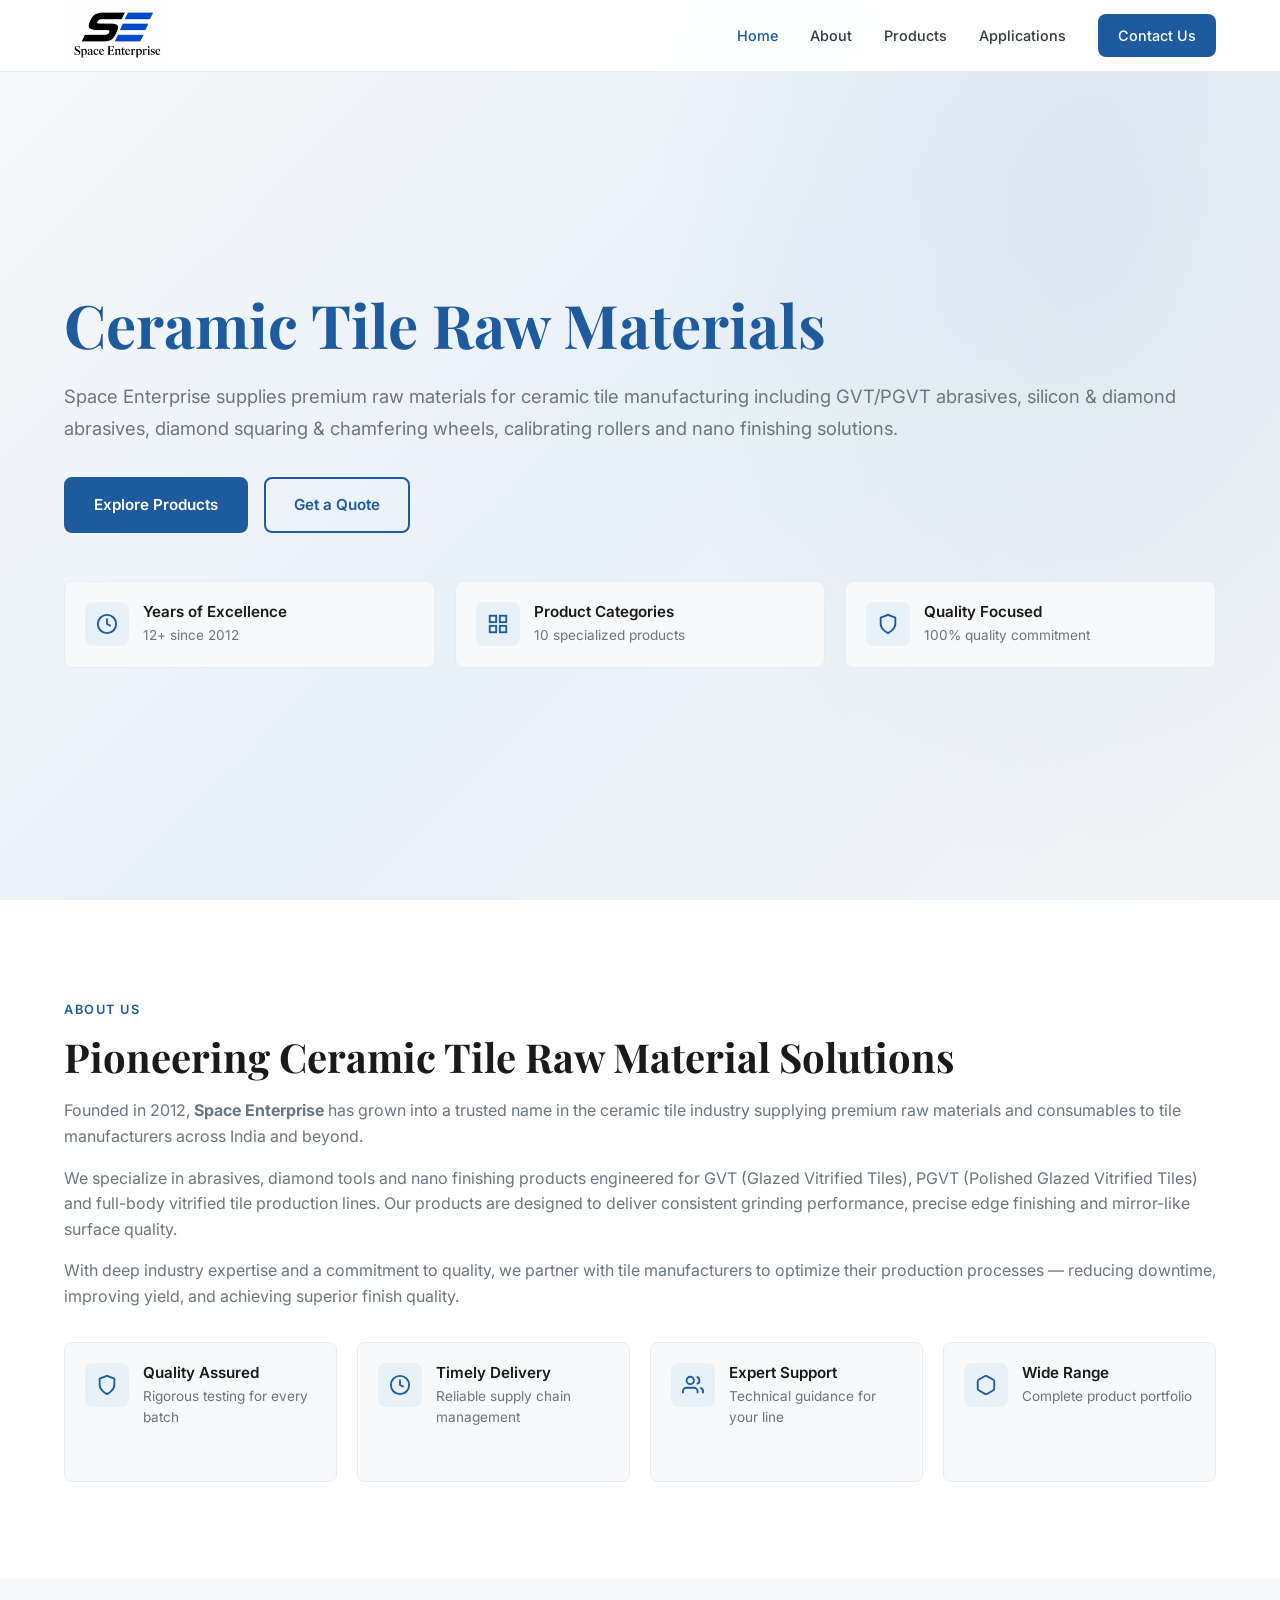
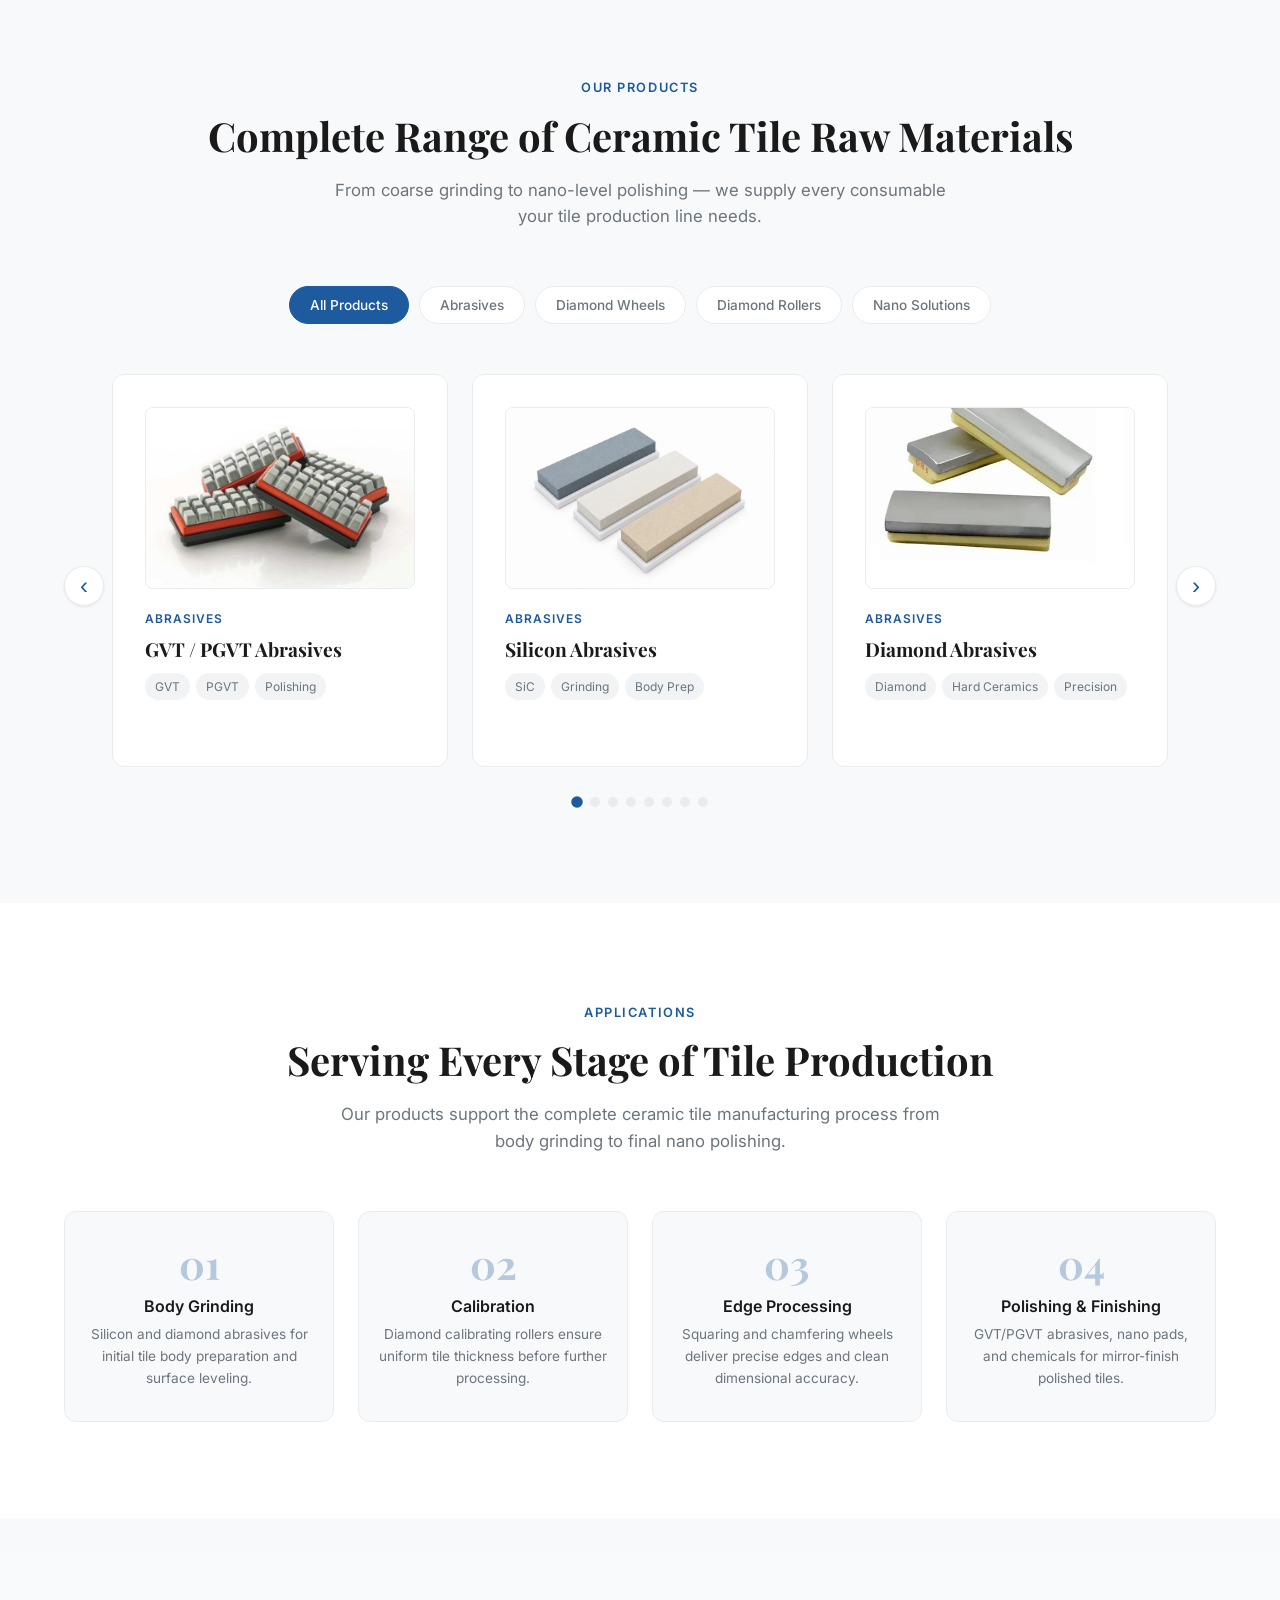
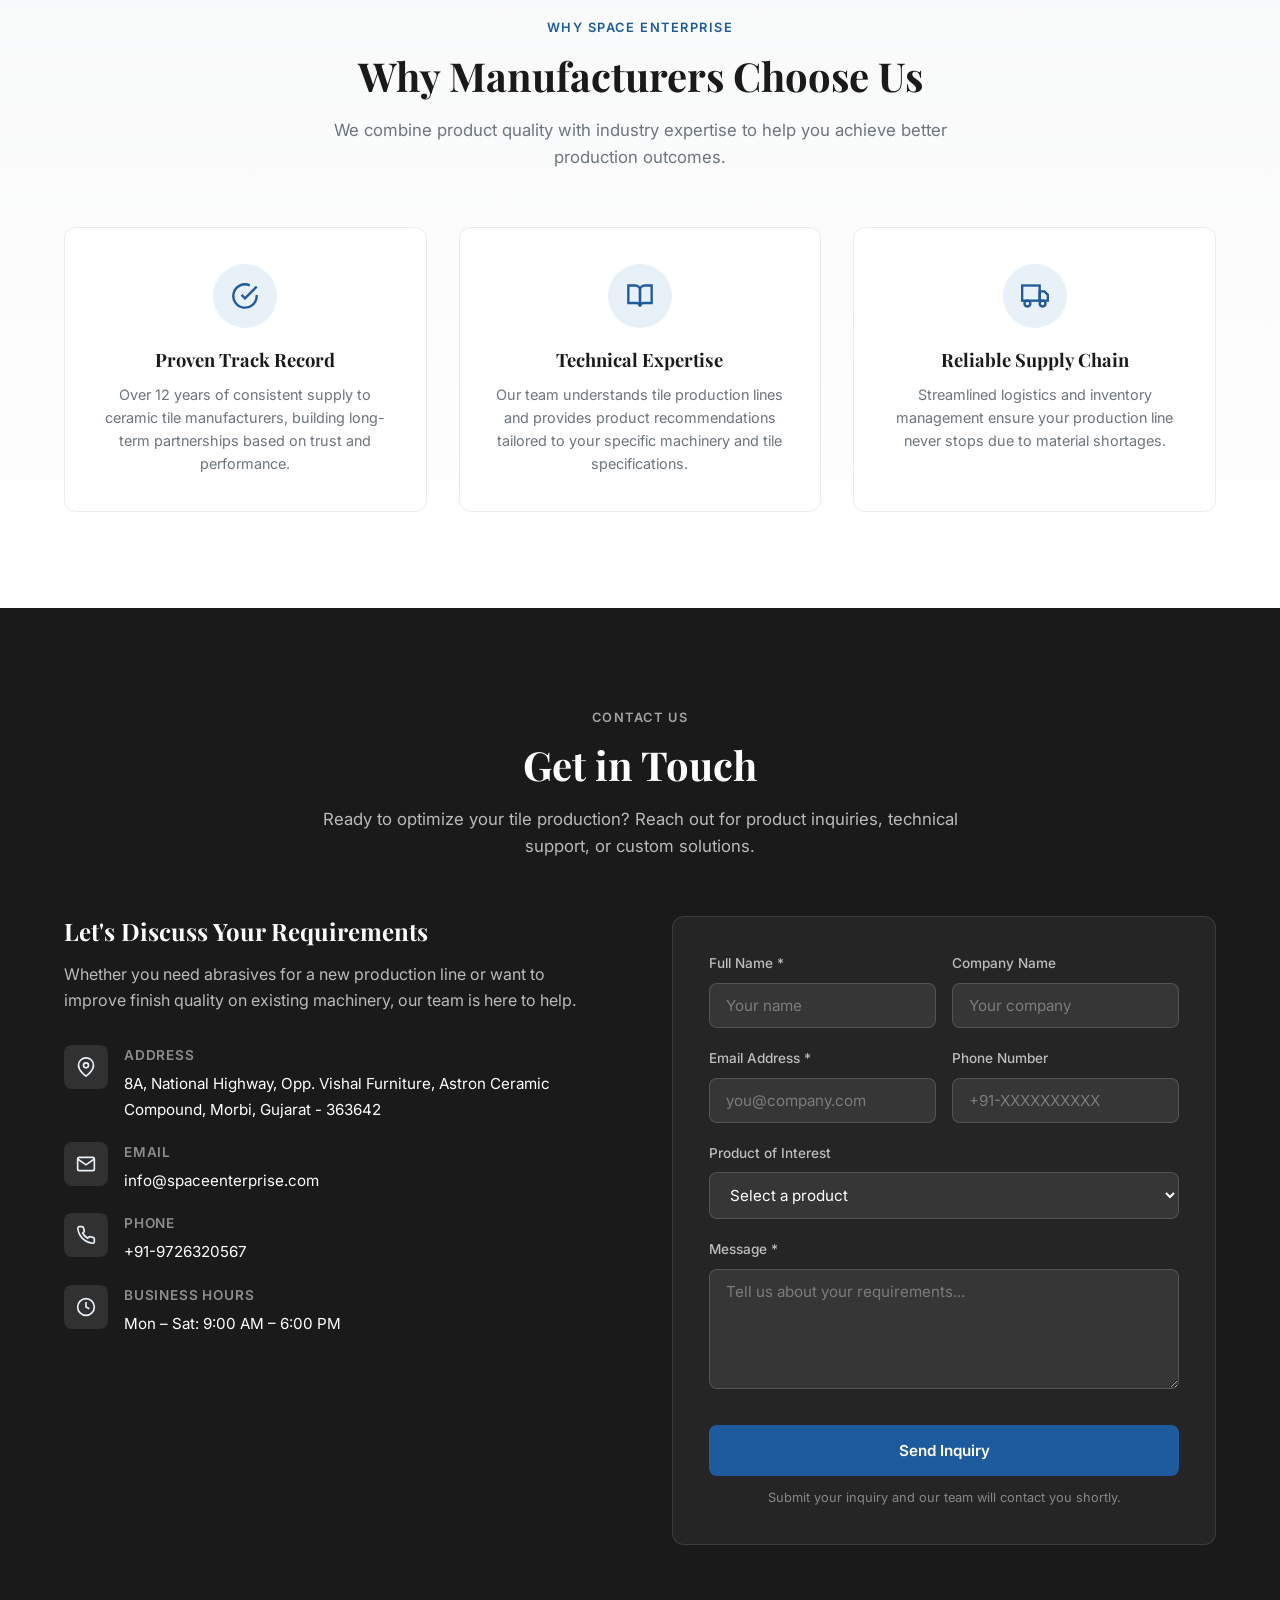
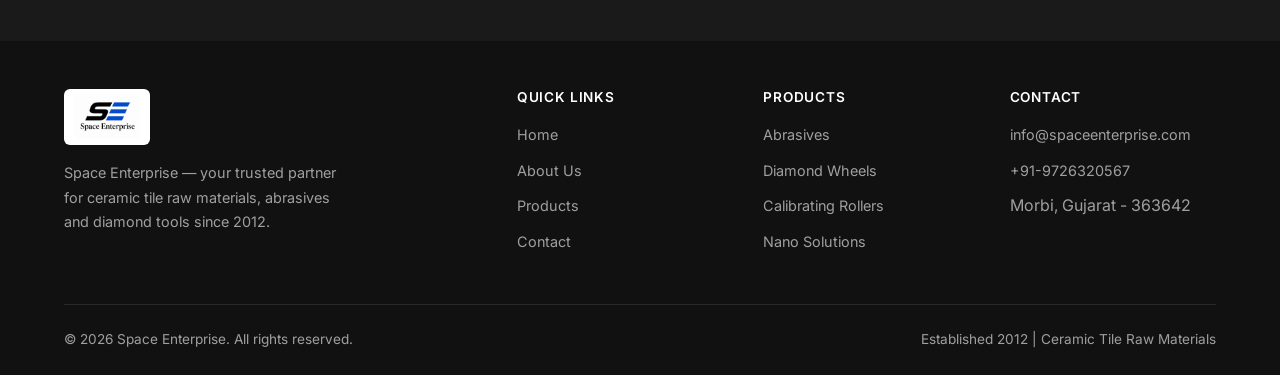
==== index.html @ 43b39487 "first commit" ====
<!DOCTYPE html>
<html lang="en">
<head>
  <meta charset="UTF-8">
  <meta name="viewport" content="width=device-width, initial-scale=1.0">
  <meta name="description" content="Space Enterprise — Leading supplier of ceramic tile raw materials including abrasives, diamond tools, and nano finishing solutions since 2012.">
  <meta name="keywords" content="ceramic tile raw materials, GVT abrasives, PGVT abrasives, diamond squaring wheels, diamond chamfering wheels, nano pad, Space Enterprise">
  <title>Space Enterprise | Ceramic Tile Raw Materials</title>
  <link rel="preconnect" href="https://fonts.googleapis.com">
  <link rel="preconnect" href="https://fonts.gstatic.com" crossorigin>
  <link href="https://fonts.googleapis.com/css2?family=Inter:wght@400;500;600;700&family=Playfair+Display:wght@400;600;700&display=swap" rel="stylesheet">
  <link rel="stylesheet" href="css/styles.css">
  <link rel="icon" type="image/png" href="assets/logo.png">
</head>
<body>

  <!-- Header -->
  <header class="header site-reveal">
    <div class="container">
      <a href="#" class="logo">
        <img src="assets/logo.png" alt="Space Enterprise">
      </a>
      <nav class="nav">
        <a href="#home">Home</a>
        <a href="#about">About</a>
        <a href="#products">Products</a>
        <a href="#applications">Applications</a>
        <a href="#contact" class="nav-cta">Contact Us</a>
      </nav>
      <button class="menu-toggle" aria-label="Toggle navigation menu">
        <span></span>
        <span></span>
        <span></span>
      </button>
    </div>
  </header>

  <!-- Hero -->
  <section id="home" class="hero">
    <div class="container">
      <div class="hero-grid">
        <div class="hero-content">
          <h1 class="hero-title">Ceramic Tile Raw Materials</h1>
          <p class="hero-desc site-reveal site-reveal-delay-2">
            Space Enterprise supplies premium raw materials for ceramic tile manufacturing including GVT/PGVT abrasives, silicon &amp; diamond abrasives, diamond squaring &amp; chamfering wheels, calibrating rollers and nano finishing solutions.
          </p>
          <div class="hero-actions site-reveal site-reveal-delay-3">
            <a href="#products" class="btn btn-primary">Explore Products</a>
            <a href="#contact" class="btn btn-secondary">Get a Quote</a>
          </div>
          <div class="hero-stats">
            <div class="stat-item">
              <div class="stat-icon">
                <svg width="22" height="22" viewBox="0 0 24 24" fill="none" stroke="currentColor" stroke-width="2"><circle cx="12" cy="12" r="10"/><path d="M12 6v6l4 2"/></svg>
              </div>
              <div>
                <h4>Years of Excellence</h4>
                <p>12+ since 2012</p>
              </div>
            </div>
            <div class="stat-item">
              <div class="stat-icon">
                <svg width="22" height="22" viewBox="0 0 24 24" fill="none" stroke="currentColor" stroke-width="2"><rect x="3" y="3" width="7" height="7"/><rect x="14" y="3" width="7" height="7"/><rect x="3" y="14" width="7" height="7"/><rect x="14" y="14" width="7" height="7"/></svg>
              </div>
              <div>
                <h4>Product Categories</h4>
                <p>10 specialized products</p>
              </div>
            </div>
            <div class="stat-item">
              <div class="stat-icon">
                <svg width="22" height="22" viewBox="0 0 24 24" fill="none" stroke="currentColor" stroke-width="2"><path d="M12 22s8-4 8-10V5l-8-3-8 3v7c0 6 8 10 8 10z"/></svg>
              </div>
              <div>
                <h4>Quality Focused</h4>
                <p>100% quality commitment</p>
              </div>
            </div>
          </div>
        </div>
      </div>
    </div>
  </section>

  <!-- About -->
  <section id="about" class="about">
    <div class="container">
      <div class="about-grid">
        <div class="about-content fade-in">
          <span class="section-label">About Us</span>
          <h2 class="section-title">Pioneering Ceramic Tile Raw Material Solutions</h2>
          <p>
            Founded in 2012, <strong>Space Enterprise</strong> has grown into a trusted name in the ceramic tile industry supplying premium raw materials and consumables to tile manufacturers across India and beyond.
          </p>
          <p>
            We specialize in abrasives, diamond tools and nano finishing products engineered for GVT (Glazed Vitrified Tiles), PGVT (Polished Glazed Vitrified Tiles) and full-body vitrified tile production lines. Our products are designed to deliver consistent grinding performance, precise edge finishing and mirror-like surface quality.
          </p>
          <p>
            With deep industry expertise and a commitment to quality, we partner with tile manufacturers to optimize their production processes — reducing downtime, improving yield, and achieving superior finish quality.
          </p>
          <div class="about-features">
            <div class="feature-item">
              <div class="feature-icon">
                <svg width="22" height="22" viewBox="0 0 24 24" fill="none" stroke="currentColor" stroke-width="2"><path d="M12 22s8-4 8-10V5l-8-3-8 3v7c0 6 8 10 8 10z"/></svg>
              </div>
              <div>
                <h4>Quality Assured</h4>
                <p>Rigorous testing for every batch</p>
              </div>
            </div>
            <div class="feature-item">
              <div class="feature-icon">
                <svg width="22" height="22" viewBox="0 0 24 24" fill="none" stroke="currentColor" stroke-width="2"><circle cx="12" cy="12" r="10"/><path d="M12 6v6l4 2"/></svg>
              </div>
              <div>
                <h4>Timely Delivery</h4>
                <p>Reliable supply chain management</p>
              </div>
            </div>
            <div class="feature-item">
              <div class="feature-icon">
                <svg width="22" height="22" viewBox="0 0 24 24" fill="none" stroke="currentColor" stroke-width="2"><path d="M17 21v-2a4 4 0 0 0-4-4H5a4 4 0 0 0-4 4v2"/><circle cx="9" cy="7" r="4"/><path d="M23 21v-2a4 4 0 0 0-3-3.87"/><path d="M16 3.13a4 4 0 0 1 0 7.75"/></svg>
              </div>
              <div>
                <h4>Expert Support</h4>
                <p>Technical guidance for your line</p>
              </div>
            </div>
            <div class="feature-item">
              <div class="feature-icon">
                <svg width="22" height="22" viewBox="0 0 24 24" fill="none" stroke="currentColor" stroke-width="2"><path d="M21 16V8a2 2 0 0 0-1-1.73l-7-4a2 2 0 0 0-2 0l-7 4A2 2 0 0 0 3 8v8a2 2 0 0 0 1 1.73l7 4a2 2 0 0 0 2 0l7-4A2 2 0 0 0 21 16z"/></svg>
              </div>
              <div>
                <h4>Wide Range</h4>
                <p>Complete product portfolio</p>
              </div>
            </div>
          </div>
        </div>
      </div>
    </div>
  </section>

  <!-- Products -->
  <section id="products" class="products">
    <div class="container">
      <div class="section-header fade-in">
        <span class="section-label">Our Products</span>
        <h2 class="section-title">Complete Range of Ceramic Tile Raw Materials</h2>
        <p class="section-desc">From coarse grinding to nano-level polishing — we supply every consumable your tile production line needs.</p>
      </div>

      <div class="product-filters fade-in">
        <button class="filter-btn active" data-filter="all">All Products</button>
        <button class="filter-btn" data-filter="abrasives">Abrasives</button>
        <button class="filter-btn" data-filter="diamond-wheels">Diamond Wheels</button>
        <button class="filter-btn" data-filter="diamond-rollers">Diamond Rollers</button>
        <button class="filter-btn" data-filter="nano">Nano Solutions</button>
      </div>

      <div class="products-carousel fade-in">
        <button class="carousel-btn carousel-prev" type="button" aria-label="Previous products">&lsaquo;</button>
        <div class="products-carousel-viewport">
          <div class="products-track">
        <article class="product-card fade-in" data-category="abrasives">
          <button type="button" class="product-image" aria-label="View GVT / PGVT Abrasives details">
            <img src="assets/products/gvt-pgvt-abrasives.jpg" alt="GVT / PGVT Abrasives">
          </button>
          <span class="product-category">Abrasives</span>
          <h3>GVT / PGVT Abrasives</h3>
          <p class="product-desc">Specially formulated abrasive segments and tools for grinding and polishing Glazed Vitrified Tiles (GVT) and Polished Glazed Vitrified Tiles (PGVT). Ensures uniform material removal and consistent gloss levels across tile surfaces.</p>
          <div class="product-tags">
            <span class="product-tag">GVT</span>
            <span class="product-tag">PGVT</span>
            <span class="product-tag">Polishing</span>
          </div>
        </article>

        <article class="product-card fade-in" data-category="abrasives">
          <button type="button" class="product-image" aria-label="View Silicon Abrasives details">
            <img src="assets/products/silicon-abrasives.jpg" alt="Silicon Abrasives">
          </button>
          <span class="product-category">Abrasives</span>
          <h3>Silicon Abrasives</h3>
          <p class="product-desc">High-purity silicon carbide abrasives designed for efficient grinding of ceramic bodies. Excellent thermal stability and sharp cutting action for extended tool life and reduced production costs.</p>
          <div class="product-tags">
            <span class="product-tag">SiC</span>
            <span class="product-tag">Grinding</span>
            <span class="product-tag">Body Prep</span>
          </div>
        </article>

        <article class="product-card fade-in" data-category="abrasives">
          <button type="button" class="product-image" aria-label="View Diamond Abrasives details">
            <img src="assets/products/diamond-abrasive.jpg" alt="Diamond Abrasives">
          </button>
          <span class="product-category">Abrasives</span>
          <h3>Diamond Abrasives</h3>
          <p class="product-desc">Industrial-grade diamond abrasive products for hard ceramic grinding applications. Superior hardness and wear resistance deliver precise material removal on vitrified and porcelain tile surfaces.</p>
          <div class="product-tags">
            <span class="product-tag">Diamond</span>
            <span class="product-tag">Hard Ceramics</span>
            <span class="product-tag">Precision</span>
          </div>
        </article>

        <article class="product-card fade-in" data-category="abrasives">
          <button type="button" class="product-image" aria-label="View Resin Abrasives details">
            <img src="assets/products/resin-abrasives.jpg" alt="Resin Abrasives">
          </button>
          <span class="product-category">Abrasives</span>
          <h3>Resin Abrasives</h3>
          <p class="product-desc">Resin-bonded abrasive tools offering excellent surface finish and controlled stock removal. Ideal for intermediate grinding and pre-polishing stages in ceramic tile production lines.</p>
          <div class="product-tags">
            <span class="product-tag">Resin Bond</span>
            <span class="product-tag">Finishing</span>
            <span class="product-tag">Smooth Surface</span>
          </div>
        </article>

        <article class="product-card fade-in" data-category="diamond-wheels">
          <button type="button" class="product-image" aria-label="View Diamond Squaring Wheels details">
            <img src="assets/products/diamond-wheels.png" alt="Diamond Squaring Wheels">
          </button>
          <span class="product-category">Diamond Wheels</span>
          <h3>Diamond Squaring Wheels</h3>
          <p class="product-desc">Precision-engineered diamond squaring wheels for accurate edge squaring of ceramic tiles. Maintains dimensional tolerance and produces clean, chip-free edges for consistent tile sizing.</p>
          <div class="product-tags">
            <span class="product-tag">Squaring</span>
            <span class="product-tag">Edge Processing</span>
            <span class="product-tag">Sizing</span>
          </div>
        </article>

        <article class="product-card fade-in" data-category="diamond-wheels">
          <button type="button" class="product-image" aria-label="View Resin Chamfering Wheels details">
            <img src="assets/products/chamfering-wheels.png" alt="Resin Chamfering Wheels">
          </button>
          <span class="product-category">Diamond Wheels</span>
          <h3>Resin Chamfering Wheels</h3>
          <p class="product-desc">Resin chamfering wheels for creating precise beveled edges on ceramic tiles. Available in various chamfer angles and grit sizes to match your production specifications.</p>
          <div class="product-tags">
            <span class="product-tag">Chamfering</span>
            <span class="product-tag">Bevel Edge</span>
            <span class="product-tag">Custom Angles</span>
          </div>
        </article>

        <article class="product-card fade-in" data-category="diamond-wheels">
          <button type="button" class="product-image" aria-label="View Resin Bond Diamond Wheels details">
            <img src="assets/products/resin-bond-diamond-wheel.jpg" alt="Resin Bond Diamond Wheels">
          </button>
          <span class="product-category">Diamond Wheels</span>
          <h3>Resin Bond Diamond Wheels</h3>
          <p class="product-desc">Resin bond diamond wheels providing excellent surface quality during grinding and polishing operations. Soft bond matrix allows fresh diamond exposure for consistent cutting performance.</p>
          <div class="product-tags">
            <span class="product-tag">Resin Bond</span>
            <span class="product-tag">Polishing</span>
            <span class="product-tag">Fine Finish</span>
          </div>
        </article>

        <article class="product-card fade-in" data-category="diamond-rollers">
          <button type="button" class="product-image" aria-label="View Diamond Calibrating Rollers details">
            <img src="assets/products/diamond-calibrating-rollers.png" alt="Diamond Calibrating Rollers">
          </button>
          <span class="product-category">Diamond Rollers</span>
          <h3>Diamond Calibrating Rollers</h3>
          <p class="product-desc">Diamond calibrating rollers for thickness calibration of ceramic tiles. Achieves uniform tile thickness with minimal variation, essential for downstream processing and quality control.</p>
          <div class="product-tags">
            <span class="product-tag">Calibration</span>
            <span class="product-tag">Thickness</span>
            <span class="product-tag">Uniformity</span>
          </div>
        </article>

        <article class="product-card fade-in" data-category="nano">
          <button type="button" class="product-image" aria-label="View Nano Pad details">
            <img src="assets/products/nano-pad.png" alt="Nano Pad">
          </button>
          <span class="product-category">Nano Solutions</span>
          <h3>Nano Pad</h3>
          <p class="product-desc">Advanced nano polishing pads for achieving mirror-finish surfaces on polished ceramic tiles. Delivers exceptional gloss levels and surface clarity for premium PGVT and polished tile products.</p>
          <div class="product-tags">
            <span class="product-tag">Nano Polish</span>
            <span class="product-tag">Mirror Finish</span>
            <span class="product-tag">High Gloss</span>
          </div>
        </article>

        <article class="product-card fade-in" data-category="nano">
          <button type="button" class="product-image" aria-label="View Nano Chemical details">
            <img src="assets/products/nano-chemical.png" alt="Nano Chemical (A&C)">
          </button>
          <span class="product-category">Nano Solutions</span>
          <h3>Nano Chemical <span class="product-title-plain">(A&amp;C)</span></h3>
          <p class="product-desc">Specialized nano abrasive and chemical compounds for final-stage tile finishing. Enhances surface hardness, stain resistance, and optical properties of polished ceramic tiles.</p>
          <div class="product-tags">
            <span class="product-tag">A&amp;C Compound</span>
            <span class="product-tag">Stain Resistant</span>
            <span class="product-tag">Surface Hardness</span>
          </div>
        </article>

          </div>
        </div>
        <button class="carousel-btn carousel-next" type="button" aria-label="Next products">&rsaquo;</button>
        <div class="carousel-dots" aria-label="Product carousel navigation"></div>
      </div>
    </div>
  </section>

  <!-- Product Detail Modal -->
  <div class="product-modal" id="product-modal" aria-hidden="true">
    <div class="product-modal-backdrop"></div>
    <div class="product-modal-dialog" role="dialog" aria-modal="true" aria-labelledby="product-modal-title">
      <button class="product-modal-close" type="button" aria-label="Close">&times;</button>
      <div class="product-modal-image" id="product-modal-image"></div>
      <span class="product-modal-category" id="product-modal-category"></span>
      <h3 id="product-modal-title"></h3>
      <p id="product-modal-desc"></p>
      <div class="product-modal-tags" id="product-modal-tags"></div>
    </div>
  </div>

  <!-- Applications -->
  <section id="applications" class="applications">
    <div class="container">
      <div class="section-header fade-in">
        <span class="section-label">Applications</span>
        <h2 class="section-title">Serving Every Stage of Tile Production</h2>
        <p class="section-desc">Our products support the complete ceramic tile manufacturing process from body grinding to final nano polishing.</p>
      </div>
      <div class="app-grid">
        <div class="app-item fade-in">
          <div class="app-number">01</div>
          <h4>Body Grinding</h4>
          <p>Silicon and diamond abrasives for initial tile body preparation and surface leveling.</p>
        </div>
        <div class="app-item fade-in">
          <div class="app-number">02</div>
          <h4>Calibration</h4>
          <p>Diamond calibrating rollers ensure uniform tile thickness before further processing.</p>
        </div>
        <div class="app-item fade-in">
          <div class="app-number">03</div>
          <h4>Edge Processing</h4>
          <p>Squaring and chamfering wheels deliver precise edges and clean dimensional accuracy.</p>
        </div>
        <div class="app-item fade-in">
          <div class="app-number">04</div>
          <h4>Polishing &amp; Finishing</h4>
          <p>GVT/PGVT abrasives, nano pads, and chemicals for mirror-finish polished tiles.</p>
        </div>
      </div>
    </div>
  </section>

  <!-- Why Us -->
  <section class="why-us">
    <div class="container">
      <div class="section-header fade-in">
        <span class="section-label">Why Space Enterprise</span>
        <h2 class="section-title">Why Manufacturers Choose Us</h2>
        <p class="section-desc">We combine product quality with industry expertise to help you achieve better production outcomes.</p>
      </div>
      <div class="why-grid">
        <div class="why-card fade-in">
          <div class="why-icon">
            <svg width="28" height="28" viewBox="0 0 24 24" fill="none" stroke="currentColor" stroke-width="2"><path d="M22 11.08V12a10 10 0 1 1-5.93-9.14"/><polyline points="22 4 12 14.01 9 11.01"/></svg>
          </div>
          <h3>Proven Track Record</h3>
          <p>Over 12 years of consistent supply to ceramic tile manufacturers, building long-term partnerships based on trust and performance.</p>
        </div>
        <div class="why-card fade-in">
          <div class="why-icon">
            <svg width="28" height="28" viewBox="0 0 24 24" fill="none" stroke="currentColor" stroke-width="2"><path d="M2 3h6a4 4 0 0 1 4 4v14a3 3 0 0 0-3-3H2z"/><path d="M22 3h-6a4 4 0 0 0-4 4v14a3 3 0 0 1 3-3h7z"/></svg>
          </div>
          <h3>Technical Expertise</h3>
          <p>Our team understands tile production lines and provides product recommendations tailored to your specific machinery and tile specifications.</p>
        </div>
        <div class="why-card fade-in">
          <div class="why-icon">
            <svg width="28" height="28" viewBox="0 0 24 24" fill="none" stroke="currentColor" stroke-width="2"><rect x="1" y="3" width="15" height="13"/><polygon points="16 8 20 8 23 11 23 16 16 16 16 8"/><circle cx="5.5" cy="18.5" r="2.5"/><circle cx="18.5" cy="18.5" r="2.5"/></svg>
          </div>
          <h3>Reliable Supply Chain</h3>
          <p>Streamlined logistics and inventory management ensure your production line never stops due to material shortages.</p>
        </div>
      </div>
    </div>
  </section>

  <!-- Contact -->
  <section id="contact" class="contact">
    <div class="container">
      <div class="section-header fade-in">
        <span class="section-label">Contact Us</span>
        <h2 class="section-title">Get in Touch</h2>
        <p class="section-desc">Ready to optimize your tile production? Reach out for product inquiries, technical support, or custom solutions.</p>
      </div>
      <div class="contact-grid">
        <div class="contact-info fade-in">
          <h3>Let's Discuss Your Requirements</h3>
          <p>Whether you need abrasives for a new production line or want to improve finish quality on existing machinery, our team is here to help.</p>
          <div class="contact-details">
            <div class="contact-item">
              <div class="contact-item-icon">
                <svg width="20" height="20" viewBox="0 0 24 24" fill="none" stroke="currentColor" stroke-width="2"><path d="M21 10c0 7-9 13-9 13s-9-6-9-13a9 9 0 0 1 18 0z"/><circle cx="12" cy="10" r="3"/></svg>
              </div>
              <div>
                <strong>Address</strong>
                <span>8A, National Highway, Opp. Vishal Furniture, Astron Ceramic Compound, Morbi, Gujarat - 363642</span>
              </div>
            </div>
            <div class="contact-item">
              <div class="contact-item-icon">
                <svg width="20" height="20" viewBox="0 0 24 24" fill="none" stroke="currentColor" stroke-width="2"><path d="M4 4h16c1.1 0 2 .9 2 2v12c0 1.1-.9 2-2 2H4c-1.1 0-2-.9-2-2V6c0-1.1.9-2 2-2z"/><polyline points="22,6 12,13 2,6"/></svg>
              </div>
              <div>
                <strong>Email</strong>
                <a href="info@spaceenterprise.com">info@spaceenterprise.com</a>
              </div>
            </div>
            <div class="contact-item">
              <div class="contact-item-icon">
                <svg width="20" height="20" viewBox="0 0 24 24" fill="none" stroke="currentColor" stroke-width="2"><path d="M22 16.92v3a2 2 0 0 1-2.18 2 19.79 19.79 0 0 1-8.63-3.07 19.5 19.5 0 0 1-6-6 19.79 19.79 0 0 1-3.07-8.67A2 2 0 0 1 4.11 2h3a2 2 0 0 1 2 1.72c.127.96.361 1.903.7 2.81a2 2 0 0 1-.45 2.11L8.09 9.91a16 16 0 0 0 6 6l1.27-1.27a2 2 0 0 1 2.11-.45c.907.339 1.85.573 2.81.7A2 2 0 0 1 22 16.92z"/></svg>
              </div>
              <div>
                <strong>Phone</strong>
                <a href="tel:+919726320567">+91-9726320567</a>
              </div>
            </div>
            <div class="contact-item">
              <div class="contact-item-icon">
                <svg width="20" height="20" viewBox="0 0 24 24" fill="none" stroke="currentColor" stroke-width="2"><circle cx="12" cy="12" r="10"/><path d="M12 6v6l4 2"/></svg>
              </div>
              <div>
                <strong>Business Hours</strong>
                <span>Mon – Sat: 9:00 AM – 6:00 PM</span>
              </div>
            </div>
          </div>
        </div>
		<form class="contact-form fade-in" id="contact-form" action="https://formspree.io/f/mdarpvkp" method="POST">
          <div class="form-row">
            <div class="form-group">
              <label for="name">Full Name *</label>
              <input type="text" id="name" name="name" placeholder="Your name" required>
            </div>
            <div class="form-group">
              <label for="company">Company Name</label>
              <input type="text" id="company" name="company" placeholder="Your company">
            </div>
          </div>
          <div class="form-row">
            <div class="form-group">
              <label for="email">Email Address *</label>
              <input type="email" id="email" name="email" placeholder="you@company.com" required>
            </div>
            <div class="form-group">
              <label for="phone">Phone Number</label>
              <input type="tel" id="phone" name="phone" placeholder="+91-XXXXXXXXXX">
            </div>
          </div>
          <div class="form-group">
            <label for="product">Product of Interest</label>
            <select id="product" name="product">
              <option value="">Select a product</option>
              <option value="GVT/PGVT Abrasives">GVT / PGVT Abrasives</option>
              <option value="Silicon Abrasives">Silicon Abrasives</option>
              <option value="Diamond Abrasives">Diamond Abrasives</option>
              <option value="Resin Abrasives">Resin Abrasives</option>
              <option value="Diamond Squaring Wheels">Diamond Squaring Wheels</option>
              <option value="Resin Chamfering Wheels">Resin Chamfering Wheels</option>
              <option value="Resin Bond Diamond Wheels">Resin Bond Diamond Wheels</option>
              <option value="Diamond Calibrating Rollers">Diamond Calibrating Rollers</option>
              <option value="Nano Pad">Nano Pad</option>
              <option value="Nano Chemical (A&C)">Nano Chemical (A&amp;C)</option>
              <option value="Other">Other / General Inquiry</option>
            </select>
          </div>
          <div class="form-group">
            <label for="message">Message *</label>
            <textarea id="message" name="message" placeholder="Tell us about your requirements..." required></textarea>
          </div>
          <button type="submit" class="btn btn-primary">Send Inquiry</button>
          <p class="form-note">Submit your inquiry and our team will contact you shortly.</p>
        </form>
      </div>
    </div>
  </section>

  <!-- Footer -->
  <footer class="footer">
    <div class="container">
      <div class="footer-grid">
        <div class="footer-brand">
          <img src="assets/logo.png" alt="Space Enterprise" class="footer-logo">
          <p>Space Enterprise — your trusted partner for ceramic tile raw materials, abrasives and diamond tools since 2012.</p>
        </div>
        <div class="footer-col">
          <h4>Quick Links</h4>
          <ul>
            <li><a href="#home">Home</a></li>
            <li><a href="#about">About Us</a></li>
            <li><a href="#products">Products</a></li>
            <li><a href="#contact">Contact</a></li>
          </ul>
        </div>
        <div class="footer-col">
          <h4>Products</h4>
          <ul>
            <li><a href="#products">Abrasives</a></li>
            <li><a href="#products">Diamond Wheels</a></li>
            <li><a href="#products">Calibrating Rollers</a></li>
            <li><a href="#products">Nano Solutions</a></li>
          </ul>
        </div>
        <div class="footer-col">
          <h4>Contact</h4>
          <ul>
            <li><a href="mailto:info@spaceenterprise.com">info@spaceenterprise.com</a></li>
            <li><a href="tel:+919726320567">+91-9726320567</a></li>
            <li>Morbi, Gujarat - 363642</li>
          </ul>
        </div>
      </div>
      <div class="footer-bottom">
        <span>&copy; 2026 Space Enterprise. All rights reserved.</span>
        <span>Established 2012 | Ceramic Tile Raw Materials</span>
      </div>
    </div>
  </footer>

  <script src="js/main.js"></script>
</body>
</html>
---- css/styles.css ----
/* ============================================
   Space Enterprise — Ceramic Tile Raw Materials
   ============================================ */

:root {
  --color-black: #1a1a1a;
  --color-blue: #1e5a9e;
  --color-blue-dark: #164a82;
  --color-blue-light: #e8f0f8;
  --color-white: #ffffff;
  --color-gray-50: #f8f9fa;
  --color-gray-100: #f1f3f5;
  --color-gray-200: #e9ecef;
  --color-gray-400: #adb5bd;
  --color-gray-600: #6c757d;
  --color-gray-800: #343a40;

  --font-serif: 'Playfair Display', Georgia, 'Times New Roman', serif;
  --font-sans: 'Inter', -apple-system, BlinkMacSystemFont, 'Segoe UI', sans-serif;

  --shadow-sm: 0 1px 3px rgba(0, 0, 0, 0.08);
  --shadow-md: 0 4px 16px rgba(0, 0, 0, 0.1);
  --shadow-lg: 0 8px 32px rgba(0, 0, 0, 0.12);

  --radius: 8px;
  --radius-lg: 12px;
  --transition: 0.25s ease;
  --header-height: 72px;
}

*,
*::before,
*::after {
  box-sizing: border-box;
  margin: 0;
  padding: 0;
}

html {
  scroll-behavior: smooth;
  scroll-padding-top: var(--header-height);
}

body {
  font-family: var(--font-sans);
  font-size: 16px;
  line-height: 1.6;
  color: var(--color-gray-800);
  background-color: var(--color-white);
  -webkit-font-smoothing: antialiased;
}

/* ---- Professional page entrance ---- */

.site-reveal {
  opacity: 0;
  transform: translateY(20px);
}

body.is-ready .site-reveal {
  opacity: 1;
  transform: translateY(0);
  transition: opacity 0.65s cubic-bezier(0.22, 1, 0.36, 1),
              transform 0.65s cubic-bezier(0.22, 1, 0.36, 1);
}

body.is-ready .header.site-reveal {
  transform: translateY(0);
  transition-duration: 0.55s;
}

body.is-ready .site-reveal-delay-1 { transition-delay: 0.08s; }
body.is-ready .site-reveal-delay-2 { transition-delay: 0.16s; }
body.is-ready .site-reveal-delay-3 { transition-delay: 0.24s; }

body.is-ready .hero-stats .stat-item:nth-child(1) { transition-delay: 0.32s; }
body.is-ready .hero-stats .stat-item:nth-child(2) { transition-delay: 0.4s; }
body.is-ready .hero-stats .stat-item:nth-child(3) { transition-delay: 0.48s; }

.hero-stats .stat-item {
  opacity: 0;
  transform: translateY(16px);
}

body.is-ready .hero-stats .stat-item {
  opacity: 1;
  transform: translateY(0);
  transition: opacity 0.6s cubic-bezier(0.22, 1, 0.36, 1),
              transform 0.6s cubic-bezier(0.22, 1, 0.36, 1);
}

@media (prefers-reduced-motion: reduce) {
  .site-reveal,
  .hero-stats .stat-item {
    opacity: 1;
    transform: none;
    transition: none !important;
  }
}

img {
  max-width: 100%;
  height: auto;
  display: block;
}

a {
  color: var(--color-blue);
  text-decoration: none;
  transition: color var(--transition);
}

a:hover {
  color: var(--color-blue-dark);
}

ul {
  list-style: none;
}

.container {
  width: 100%;
  max-width: 1200px;
  margin: 0 auto;
  padding: 0 24px;
}

/* ---- Typography ---- */

h1, h2, h3, h4 {
  font-family: var(--font-serif);
  color: var(--color-black);
  line-height: 1.25;
}

h1 { font-size: clamp(2rem, 5vw, 3.25rem); }
h2 { font-size: clamp(1.75rem, 4vw, 2.5rem); }
h3 { font-size: clamp(1.15rem, 2.5vw, 1.35rem); }

.section-label {
  display: inline-block;
  font-family: var(--font-sans);
  font-size: 0.8rem;
  font-weight: 600;
  letter-spacing: 0.12em;
  text-transform: uppercase;
  color: var(--color-blue);
  margin-bottom: 12px;
}

.section-title {
  margin-bottom: 16px;
}

.section-desc {
  font-size: 1.05rem;
  color: var(--color-gray-600);
  max-width: 640px;
}

/* ---- Buttons ---- */

.btn {
  display: inline-flex;
  align-items: center;
  justify-content: center;
  gap: 8px;
  padding: 14px 28px;
  font-family: var(--font-sans);
  font-size: 0.95rem;
  font-weight: 600;
  border-radius: var(--radius);
  border: 2px solid transparent;
  cursor: pointer;
  transition: all var(--transition);
  text-decoration: none;
}

.btn-primary {
  background-color: var(--color-blue);
  color: var(--color-white);
  border-color: var(--color-blue);
}

.btn-primary:hover {
  background-color: var(--color-blue-dark);
  border-color: var(--color-blue-dark);
  color: var(--color-white);
  transform: translateY(-1px);
  box-shadow: var(--shadow-md);
}

.btn-outline {
  background-color: transparent;
  color: var(--color-white);
  border-color: rgba(255, 255, 255, 0.7);
}

.btn-outline:hover {
  background-color: var(--color-white);
  color: var(--color-blue);
  border-color: var(--color-white);
}

.btn-secondary {
  background-color: transparent;
  color: var(--color-blue);
  border-color: var(--color-blue);
}

.btn-secondary:hover {
  background-color: var(--color-blue);
  color: var(--color-white);
  border-color: var(--color-blue);
  transform: translateY(-1px);
  box-shadow: var(--shadow-md);
}

/* ---- Header ---- */

.header {
  position: fixed;
  top: 0;
  left: 0;
  right: 0;
  z-index: 1000;
  height: var(--header-height);
  background-color: rgba(255, 255, 255, 0.95);
  backdrop-filter: blur(12px);
  border-bottom: 1px solid var(--color-gray-200);
  transition: box-shadow var(--transition);
}

.header.site-reveal {
  transform: translateY(-14px);
}

.header.scrolled {
  box-shadow: var(--shadow-sm);
}

.header .container {
  display: flex;
  align-items: center;
  justify-content: space-between;
  height: 100%;
}

.logo {
  display: flex;
  align-items: center;
  gap: 13px;
  text-decoration: none;
}

.logo img {
  height: 70px;
  width: auto;
}

.nav {
  display: flex;
  align-items: center;
  gap: 32px;
}

.nav a {
  font-size: 0.9rem;
  font-weight: 500;
  color: var(--color-gray-800);
  text-decoration: none;
  position: relative;
}

.nav a::after {
  content: '';
  position: absolute;
  bottom: -4px;
  left: 0;
  width: 0;
  height: 2px;
  background-color: var(--color-blue);
  transition: width var(--transition);
}

.nav a:hover {
  color: var(--color-blue);
}

.nav a:hover::after {
  width: 100%;
}

.nav-cta {
  padding: 10px 20px !important;
  background-color: var(--color-blue);
  color: var(--color-white) !important;
  border-radius: var(--radius);
}

.nav-cta::after {
  display: none !important;
}

.nav-cta:hover {
  background-color: var(--color-blue-dark);
  color: var(--color-white) !important;
}

.menu-toggle {
  display: none;
  flex-direction: column;
  gap: 5px;
  background: none;
  border: none;
  cursor: pointer;
  padding: 8px;
}

.menu-toggle span {
  display: block;
  width: 24px;
  height: 2px;
  background-color: var(--color-black);
  transition: all var(--transition);
}

.menu-toggle.active span:nth-child(1) {
  transform: rotate(45deg) translate(5px, 5px);
}

.menu-toggle.active span:nth-child(2) {
  opacity: 0;
}

.menu-toggle.active span:nth-child(3) {
  transform: rotate(-45deg) translate(5px, -5px);
}

/* ---- Hero ---- */

.hero {
  position: relative;
  min-height: 100vh;
  display: flex;
  align-items: center;
  padding: calc(var(--header-height) + 40px) 0 56px;
  background: linear-gradient(135deg, var(--color-gray-50) 0%, var(--color-blue-light) 50%, var(--color-gray-100) 100%);
  overflow-x: hidden;
}

.hero::before {
  content: '';
  position: absolute;
  top: -50%;
  right: -20%;
  width: 70%;
  height: 150%;
  background: radial-gradient(ellipse, rgba(30, 90, 158, 0.06) 0%, transparent 70%);
  pointer-events: none;
}

.hero-grid {
  display: block;
  padding: 0;
}

.hero-content {
  position: relative;
  z-index: 1;
  width: 100%;
  max-width: 100%;
}

.hero-brand {
  margin-bottom: 28px;
}

.hero-brand-logo {
  height: 140px;
  width: auto;
}

.hero-badge {
  display: inline-flex;
  align-items: center;
  gap: 8px;
  padding: 8px 16px;
  background-color: var(--color-white);
  border: 1px solid var(--color-gray-200);
  border-radius: 100px;
  font-size: 0.85rem;
  font-weight: 500;
  color: var(--color-gray-600);
  margin-bottom: 24px;
  box-shadow: var(--shadow-sm);
}

.hero-badge strong {
  color: var(--color-blue);
}

.hero h1,
.hero-title {
  margin-bottom: 20px;
  font-size: clamp(2.25rem, 5.5vw, 3.75rem);
  line-height: 1.2;
  color: var(--color-blue);
}

.hero-desc {
  font-size: 1.15rem;
  color: var(--color-gray-600);
  margin-bottom: 32px;
  max-width: 100%;
  line-height: 1.75;
}

.hero-actions {
  display: flex;
  flex-wrap: wrap;
  gap: 16px;
}

.hero-stats {
  display: grid;
  grid-template-columns: repeat(3, 1fr);
  gap: 20px;
  margin-top: 48px;
}

.stat-item {
  display: flex;
  gap: 14px;
  padding: 20px;
  background-color: var(--color-gray-50);
  border-radius: var(--radius);
  border: 1px solid var(--color-gray-200);
  transition: all var(--transition);
}

.stat-item:hover {
  border-color: var(--color-blue);
  box-shadow: var(--shadow-sm);
}

.stat-icon {
  flex-shrink: 0;
  width: 44px;
  height: 44px;
  display: flex;
  align-items: center;
  justify-content: center;
  background-color: var(--color-blue-light);
  border-radius: var(--radius);
  color: var(--color-blue);
}

.stat-item h4 {
  font-family: var(--font-sans);
  font-size: 0.95rem;
  font-weight: 600;
  color: var(--color-black);
  margin-bottom: 4px;
}

.stat-item p {
  font-size: 0.85rem;
  color: var(--color-gray-600);
  margin: 0;
}

/* ---- Sections ---- */

section {
  padding: 96px 0;
}

.section-header {
  text-align: center;
  margin-bottom: 56px;
}

.section-header .section-desc {
  margin: 0 auto;
}

/* ---- About ---- */

.about {
  background-color: var(--color-white);
}

.about-grid {
  display: block;
}

.about-content {
  max-width: 100%;
}

.about-content p {
  margin-bottom: 16px;
  color: var(--color-gray-600);
}

.about-content p:last-of-type {
  margin-bottom: 32px;
}

.about-features {
  display: grid;
  grid-template-columns: repeat(4, 1fr);
  gap: 20px;
}

.feature-item {
  display: flex;
  gap: 14px;
  padding: 20px;
  background-color: var(--color-gray-50);
  border-radius: var(--radius);
  border: 1px solid var(--color-gray-200);
  transition: all var(--transition);
}

.feature-item:hover {
  border-color: var(--color-blue);
  box-shadow: var(--shadow-sm);
}

.feature-icon {
  flex-shrink: 0;
  width: 44px;
  height: 44px;
  display: flex;
  align-items: center;
  justify-content: center;
  background-color: var(--color-blue-light);
  border-radius: var(--radius);
  color: var(--color-blue);
}

.feature-item h4 {
  font-family: var(--font-sans);
  font-size: 0.95rem;
  font-weight: 600;
  color: var(--color-black);
  margin-bottom: 4px;
}

.feature-item p {
  font-size: 0.85rem;
  color: var(--color-gray-600);
  margin: 0;
}

.about-visual {
  position: relative;
}

.about-card {
  background: linear-gradient(145deg, var(--color-blue) 0%, var(--color-blue-dark) 100%);
  border-radius: var(--radius-lg);
  padding: 48px;
  color: var(--color-white);
  text-align: center;
}

.about-card .year {
  font-family: var(--font-serif);
  font-size: 5rem;
  font-weight: 700;
  line-height: 1;
  opacity: 0.9;
}

.about-card .label {
  font-size: 1.1rem;
  font-weight: 500;
  margin-top: 8px;
  opacity: 0.85;
}

.about-card .since {
  margin-top: 24px;
  padding-top: 24px;
  border-top: 1px solid rgba(255, 255, 255, 0.25);
  font-size: 0.95rem;
  opacity: 0.8;
}

/* ---- Products ---- */

.products {
  background-color: var(--color-gray-50);
}

.product-filters {
  display: flex;
  flex-wrap: wrap;
  justify-content: center;
  gap: 10px;
  margin-bottom: 48px;
}

.filter-btn {
  padding: 10px 20px;
  font-family: var(--font-sans);
  font-size: 0.85rem;
  font-weight: 500;
  color: var(--color-gray-600);
  background-color: var(--color-white);
  border: 1px solid var(--color-gray-200);
  border-radius: 100px;
  cursor: pointer;
  transition: all var(--transition);
}

.filter-btn:hover,
.filter-btn.active {
  background-color: var(--color-blue);
  color: var(--color-white);
  border-color: var(--color-blue);
}

.products-carousel {
  position: relative;
  padding: 0 48px;
}

.products-carousel-viewport {
  overflow: hidden;
  padding: 8px 4px;
  margin: -8px -4px;
}

.products-track {
  display: flex;
  gap: 24px;
  transition: transform 0.5s ease;
  padding: 2px 0;
}

.carousel-btn {
  position: absolute;
  top: 50%;
  transform: translateY(-50%);
  width: 40px;
  height: 40px;
  border: 1px solid var(--color-gray-200);
  border-radius: 50%;
  background-color: var(--color-white);
  color: var(--color-blue);
  font-size: 1.5rem;
  line-height: 1;
  cursor: pointer;
  display: flex;
  align-items: center;
  justify-content: center;
  box-shadow: var(--shadow-sm);
  transition: all var(--transition);
  z-index: 2;
}

.carousel-btn:hover {
  background-color: var(--color-blue);
  color: var(--color-white);
  border-color: var(--color-blue);
}

.carousel-prev {
  left: 0;
}

.carousel-next {
  right: 0;
}

.carousel-dots {
  display: flex;
  justify-content: center;
  gap: 8px;
  margin-top: 28px;
}

.carousel-dot {
  width: 10px;
  height: 10px;
  border-radius: 50%;
  border: none;
  background-color: var(--color-gray-200);
  cursor: pointer;
  padding: 0;
  transition: all var(--transition);
}

.carousel-dot.active {
  background-color: var(--color-blue);
  transform: scale(1.15);
}

.products-grid {
  display: grid;
  grid-template-columns: repeat(3, 1fr);
  gap: 24px;
}

.product-card {
  background-color: var(--color-white);
  border-radius: var(--radius-lg);
  padding: 32px;
  border: 1px solid var(--color-gray-200);
  box-sizing: border-box;
  transition: all var(--transition);
  display: flex;
  flex-direction: column;
  flex: 0 0 calc((100% - 48px) / 3);
  min-width: calc((100% - 48px) / 3);
  box-shadow: 0 0 0 0 transparent;
}

.product-card:hover {
  transform: translateY(-4px);
  box-shadow: var(--shadow-lg);
  border-color: var(--color-blue);
  position: relative;
  z-index: 1;
}

.product-card.hidden {
  display: none;
}

.product-icon {
  width: 52px;
  height: 52px;
  display: flex;
  align-items: center;
  justify-content: center;
  background-color: var(--color-blue-light);
  border-radius: var(--radius);
  color: var(--color-blue);
  margin-bottom: 20px;
  border: none;
  cursor: pointer;
  transition: all var(--transition);
}

.product-image {
  width: 100%;
  padding: 0;
  margin: 0 0 20px;
  border: 1px solid var(--color-gray-200);
  border-radius: var(--radius);
  overflow: hidden;
  background: none;
  cursor: pointer;
  transition: all var(--transition);
}

.product-image img {
  width: 100%;
  height: 180px;
  object-fit: cover;
  display: block;
  transition: transform var(--transition);
}

.product-image:hover {
  border-color: var(--color-blue);
  box-shadow: var(--shadow-md);
}

.product-image:hover img {
  transform: scale(1.04);
}

.product-card .product-desc {
  display: none;
}

.product-category {
  font-size: 0.75rem;
  font-weight: 600;
  letter-spacing: 0.08em;
  text-transform: uppercase;
  color: var(--color-blue);
  margin-bottom: 8px;
}

.product-card h3 {
  margin-bottom: 12px;
  font-size: 1.2rem;
}

.product-title-plain {
  font-family: var(--font-sans);
  font-weight: 600;
  font-style: normal;
}

.product-card p {
  font-size: 0.9rem;
  color: var(--color-gray-600);
  flex-grow: 1;
  margin-bottom: 20px;
}

.product-tags {
  display: flex;
  flex-wrap: wrap;
  gap: 6px;
}

.product-tag {
  font-size: 0.75rem;
  padding: 4px 10px;
  background-color: var(--color-gray-100);
  color: var(--color-gray-600);
  border-radius: 100px;
}

/* ---- Product Modal ---- */

.product-modal {
  position: fixed;
  inset: 0;
  z-index: 2000;
  display: flex;
  align-items: center;
  justify-content: center;
  padding: 24px;
  opacity: 0;
  visibility: hidden;
  transition: opacity var(--transition), visibility var(--transition);
}

.product-modal.open {
  opacity: 1;
  visibility: visible;
}

.product-modal-backdrop {
  position: absolute;
  inset: 0;
  background-color: rgba(0, 0, 0, 0.55);
}

.product-modal-dialog {
  position: relative;
  background-color: var(--color-white);
  border-radius: var(--radius-lg);
  padding: 40px;
  max-width: 560px;
  width: 100%;
  max-height: 90vh;
  overflow-y: auto;
  box-shadow: var(--shadow-lg);
  transform: translateY(16px);
  transition: transform var(--transition);
}

.product-modal.open .product-modal-dialog {
  transform: translateY(0);
}

.product-modal-close {
  position: absolute;
  top: 16px;
  right: 16px;
  width: 36px;
  height: 36px;
  border: none;
  background-color: var(--color-gray-100);
  border-radius: 50%;
  font-size: 1.5rem;
  line-height: 1;
  color: var(--color-gray-600);
  cursor: pointer;
  transition: all var(--transition);
}

.product-modal-close:hover {
  background-color: var(--color-blue);
  color: var(--color-white);
}

.product-modal-image {
  width: 100%;
  margin-bottom: 24px;
  border-radius: var(--radius);
  overflow: hidden;
  border: 1px solid var(--color-gray-200);
}

.product-modal-image img {
  width: 100%;
  max-height: 300px;
  object-fit: cover;
  display: block;
}

.product-modal-category {
  display: block;
  font-size: 0.75rem;
  font-weight: 600;
  letter-spacing: 0.08em;
  text-transform: uppercase;
  color: var(--color-blue);
  margin-bottom: 8px;
}

.product-modal-dialog h3 {
  margin-bottom: 16px;
  font-size: 1.5rem;
}

.product-modal-dialog h3 .product-title-plain {
  font-family: var(--font-sans);
  font-weight: 600;
  font-style: normal;
}

.product-modal-dialog p {
  font-size: 1rem;
  color: var(--color-gray-600);
  line-height: 1.75;
  margin-bottom: 24px;
}

.product-modal-tags {
  display: flex;
  flex-wrap: wrap;
  gap: 8px;
}

.product-modal-tags .product-tag {
  font-size: 0.8rem;
  padding: 6px 12px;
}

/* ---- Applications ---- */

.applications {
  background-color: var(--color-white);
}

.app-grid {
  display: grid;
  grid-template-columns: repeat(4, 1fr);
  gap: 24px;
}

.app-item {
  text-align: center;
  padding: 32px 20px;
  border-radius: var(--radius-lg);
  background-color: var(--color-gray-50);
  border: 1px solid var(--color-gray-200);
  transition: all var(--transition);
}

.app-item:hover {
  background-color: var(--color-blue-light);
  border-color: var(--color-blue);
}

.app-number {
  font-family: var(--font-serif);
  font-size: 2.5rem;
  font-weight: 700;
  color: var(--color-blue);
  opacity: 0.3;
  line-height: 1;
  margin-bottom: 12px;
}

.app-item h4 {
  font-family: var(--font-sans);
  font-size: 1rem;
  font-weight: 600;
  margin-bottom: 8px;
}

.app-item p {
  font-size: 0.85rem;
  color: var(--color-gray-600);
}

/* ---- Why Us ---- */

.why-us {
  background: linear-gradient(180deg, var(--color-gray-50) 0%, var(--color-white) 100%);
}

.why-grid {
  display: grid;
  grid-template-columns: repeat(3, 1fr);
  gap: 32px;
}

.why-card {
  padding: 36px;
  background-color: var(--color-white);
  border-radius: var(--radius-lg);
  border: 1px solid var(--color-gray-200);
  text-align: center;
  transition: all var(--transition);
}

.why-card:hover {
  box-shadow: var(--shadow-md);
  border-color: var(--color-blue);
}

.why-icon {
  width: 64px;
  height: 64px;
  margin: 0 auto 20px;
  display: flex;
  align-items: center;
  justify-content: center;
  background-color: var(--color-blue-light);
  border-radius: 50%;
  color: var(--color-blue);
}

.why-card h3 {
  margin-bottom: 12px;
  font-size: 1.15rem;
}

.why-card p {
  font-size: 0.9rem;
  color: var(--color-gray-600);
}

/* ---- Contact ---- */

.contact {
  background-color: var(--color-black);
  color: var(--color-white);
}

.contact .section-label {
  color: rgba(255, 255, 255, 0.6);
}

.contact .section-title {
  color: var(--color-white);
}

.contact .section-desc {
  color: rgba(255, 255, 255, 0.7);
}

.contact-grid {
  display: grid;
  grid-template-columns: 1fr 1fr;
  gap: 64px;
  align-items: start;
}

.contact-info h3 {
  color: var(--color-white);
  font-size: 1.5rem;
  margin-bottom: 16px;
}

.contact-info > p {
  color: rgba(255, 255, 255, 0.7);
  margin-bottom: 32px;
}

.contact-details {
  display: flex;
  flex-direction: column;
  gap: 20px;
}

.contact-item {
  display: flex;
  gap: 16px;
  align-items: flex-start;
}

.contact-item-icon {
  flex-shrink: 0;
  width: 44px;
  height: 44px;
  display: flex;
  align-items: center;
  justify-content: center;
  background-color: rgba(255, 255, 255, 0.1);
  border-radius: var(--radius);
  color: var(--color-blue-light);
}

.contact-item strong {
  display: block;
  font-size: 0.85rem;
  font-weight: 600;
  color: rgba(255, 255, 255, 0.5);
  text-transform: uppercase;
  letter-spacing: 0.06em;
  margin-bottom: 4px;
}

.contact-item span,
.contact-item a {
  color: var(--color-white);
  font-size: 0.95rem;
}

.contact-item a:hover {
  color: var(--color-blue-light);
}

.contact-form {
  background-color: rgba(255, 255, 255, 0.05);
  border: 1px solid rgba(255, 255, 255, 0.1);
  border-radius: var(--radius-lg);
  padding: 36px;
}

.form-group {
  margin-bottom: 20px;
}

.form-group label {
  display: block;
  font-size: 0.85rem;
  font-weight: 500;
  color: rgba(255, 255, 255, 0.7);
  margin-bottom: 8px;
}

.form-group input,
.form-group select,
.form-group textarea {
  width: 100%;
  padding: 12px 16px;
  font-family: var(--font-sans);
  font-size: 0.95rem;
  color: var(--color-white);
  background-color: rgba(255, 255, 255, 0.08);
  border: 1px solid rgba(255, 255, 255, 0.15);
  border-radius: var(--radius);
  transition: border-color var(--transition);
}

.form-group input::placeholder,
.form-group textarea::placeholder {
  color: rgba(255, 255, 255, 0.35);
}

.form-group input:focus,
.form-group select:focus,
.form-group textarea:focus {
  outline: none;
  border-color: var(--color-blue);
}

.form-group select {
  cursor: pointer;
}

.form-group select option {
  background-color: var(--color-gray-800);
  color: var(--color-white);
}

.form-group textarea {
  resize: vertical;
  min-height: 120px;
}

.form-row {
  display: grid;
  grid-template-columns: 1fr 1fr;
  gap: 16px;
}

.contact-form .btn-primary {
  width: 100%;
  margin-top: 8px;
}

.form-note {
  font-size: 0.8rem;
  color: rgba(255, 255, 255, 0.45);
  text-align: center;
  margin-top: 12px;
}

/* ---- Footer ---- */

.footer {
  background-color: #111;
  color: rgba(255, 255, 255, 0.6);
  padding: 48px 0 24px;
}

.footer-grid {
  display: grid;
  grid-template-columns: 2fr 1fr 1fr 1fr;
  gap: 40px;
  margin-bottom: 40px;
}

.footer-brand img,
.footer-brand .footer-logo {
  height: 56px;
  width: auto;
  margin-bottom: 16px;
  background-color: #ffffff;
  padding: 6px 10px;
  border-radius: 6px;
}

.footer-brand p {
  font-size: 0.9rem;
  line-height: 1.7;
  max-width: 280px;
}

.footer-col h4 {
  font-family: var(--font-sans);
  font-size: 0.85rem;
  font-weight: 600;
  color: var(--color-white);
  text-transform: uppercase;
  letter-spacing: 0.06em;
  margin-bottom: 16px;
}

.footer-col ul li {
  margin-bottom: 10px;
}

.footer-col a {
  font-size: 0.9rem;
  color: rgba(255, 255, 255, 0.6);
  transition: color var(--transition);
}

.footer-col a:hover {
  color: var(--color-white);
}

.footer-bottom {
  padding-top: 24px;
  border-top: 1px solid rgba(255, 255, 255, 0.1);
  display: flex;
  justify-content: space-between;
  align-items: center;
  flex-wrap: wrap;
  gap: 12px;
  font-size: 0.85rem;
}

/* ---- Animations ---- */

.fade-in {
  opacity: 0;
  transform: translateY(24px);
  transition: opacity 0.6s ease, transform 0.6s ease;
}

.fade-in.visible {
  opacity: 1;
  transform: translateY(0);
}

/* ---- Responsive ---- */

@media (max-width: 1024px) {
  section {
    padding: 80px 0;
  }

  .nav {
    position: fixed;
    top: var(--header-height);
    left: 0;
    right: 0;
    background-color: var(--color-white);
    flex-direction: column;
    padding: 24px;
    gap: 0;
    border-bottom: 1px solid var(--color-gray-200);
    box-shadow: var(--shadow-md);
    transform: translateY(-120%);
    opacity: 0;
    transition: all var(--transition);
    pointer-events: none;
  }

  .nav.open {
    transform: translateY(0);
    opacity: 1;
    pointer-events: all;
  }

  .nav a {
    padding: 14px 0;
    width: 100%;
    border-bottom: 1px solid var(--color-gray-100);
  }

  .nav-cta {
    margin-top: 12px;
    text-align: center;
  }

  .menu-toggle {
    display: flex;
  }

  .logo img {
    height: 56px;
  }

  .hero {
    min-height: auto;
    align-items: flex-start;
    padding: calc(var(--header-height) + 32px) 0 48px;
  }

  .hero h1,
  .hero-title {
    font-size: clamp(1.85rem, 6vw, 2.75rem);
    margin-bottom: 18px;
  }

  .hero-desc,
  .hero-actions {
    opacity: 1;
    transform: none;
  }

  .hero-stats {
    grid-template-columns: repeat(2, 1fr);
    gap: 16px;
    margin-top: 36px;
  }

  .hero-stats .stat-item {
    opacity: 1;
    transform: none;
  }

  .hero-actions .btn {
    width: auto;
  }

  .contact-grid {
    grid-template-columns: 1fr;
    gap: 48px;
  }

  .about-features {
    grid-template-columns: repeat(2, 1fr);
  }

  .product-card {
    flex: 0 0 calc((100% - 24px) / 2);
    min-width: calc((100% - 24px) / 2);
  }

  .app-grid {
    grid-template-columns: repeat(2, 1fr);
  }

  .why-grid {
    grid-template-columns: 1fr;
  }

  .footer-grid {
    grid-template-columns: 1fr 1fr;
  }
}

@media (max-width: 768px) {
  section {
    padding: 64px 0;
  }

  .hero {
    min-height: auto;
    align-items: flex-start;
    padding: calc(var(--header-height) + 24px) 0 36px;
  }

  .hero::before {
    top: -15%;
    right: -30%;
    width: 90%;
    height: 70%;
  }

  .hero-content {
    width: 100%;
  }

  .hero h1,
  .hero-title {
    font-size: clamp(1.75rem, 7.5vw, 2.25rem);
    margin-bottom: 16px;
  }

  .hero-desc,
  .hero-actions {
    opacity: 1;
    transform: none;
  }

  .hero-desc {
    font-size: 1rem;
    margin-bottom: 22px;
    line-height: 1.65;
  }

  .container {
    padding: 0 18px;
  }

  .logo img {
    height: 48px;
  }

  .hero-stats {
    grid-template-columns: 1fr;
    gap: 12px;
    margin-top: 28px;
  }

  .hero-brand-logo {
    height: 110px;
  }

  .hero-actions {
    gap: 12px;
  }

  .hero-actions .btn {
    width: 100%;
  }

  .stat-item {
    padding: 16px;
  }

  .section-header {
    margin-bottom: 40px;
  }

  .products-carousel {
    padding: 0 36px;
  }

  .product-card {
    flex: 0 0 100%;
    min-width: 100%;
    padding: 24px;
  }

  .product-modal {
    padding: 16px;
  }

  .product-modal-dialog {
    padding: 28px 20px;
  }

  .contact-item span,
  .contact-item a {
    overflow-wrap: anywhere;
  }

  .about-features,
  .app-grid {
    grid-template-columns: 1fr;
  }

  .form-row {
    grid-template-columns: 1fr;
  }

  .contact-form {
    padding: 24px;
  }

  .footer-grid {
    grid-template-columns: 1fr;
  }

  .footer-bottom {
    flex-direction: column;
    text-align: center;
  }
}
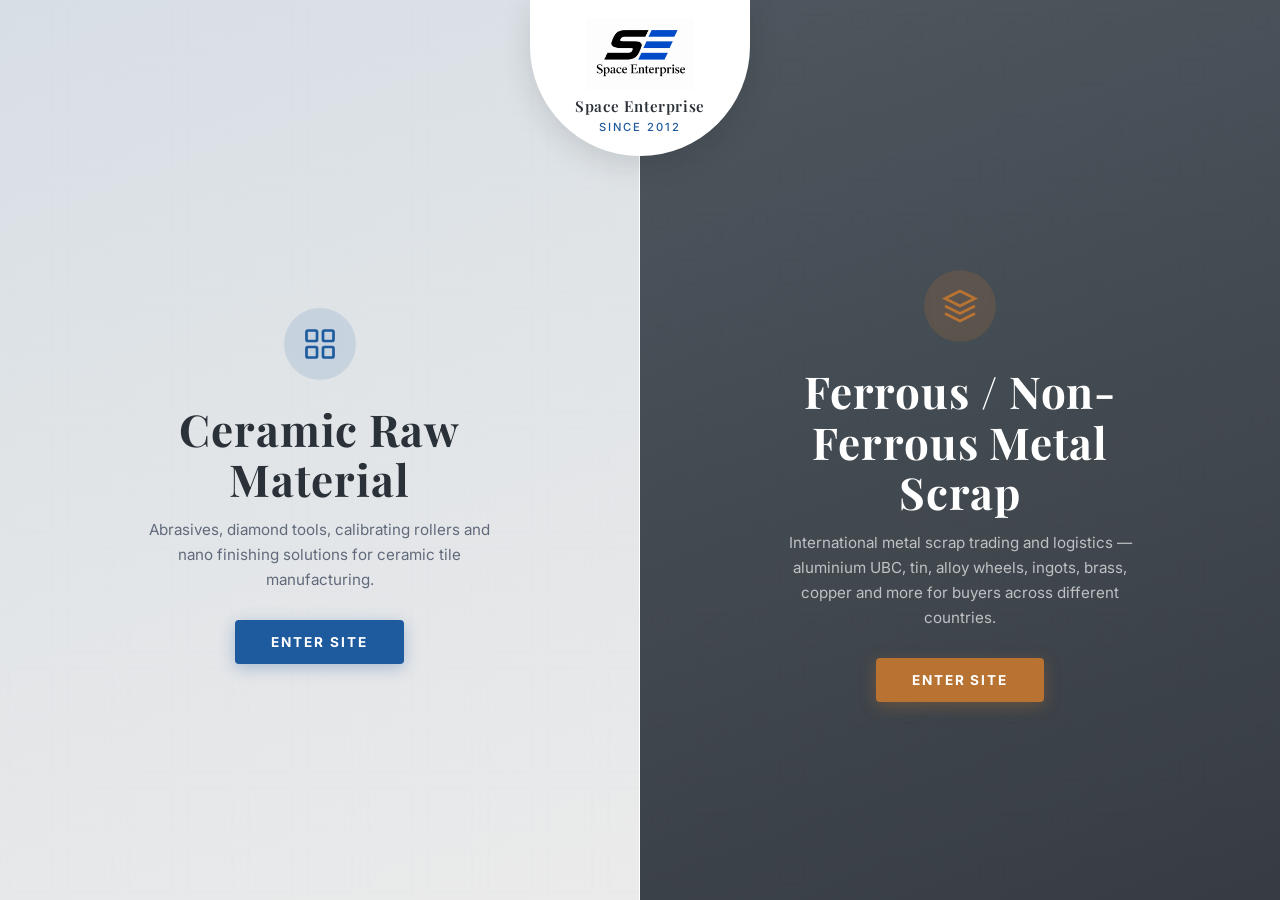
==== commit a2d0f0ff: "added the new changes" ====
--- a/index.html
+++ b/index.html
@@ -3,535 +3,56 @@
 <head>
   <meta charset="UTF-8">
   <meta name="viewport" content="width=device-width, initial-scale=1.0">
-  <meta name="description" content="Space Enterprise — Leading supplier of ceramic tile raw materials including abrasives, diamond tools, and nano finishing solutions since 2012.">
-  <meta name="keywords" content="ceramic tile raw materials, GVT abrasives, PGVT abrasives, diamond squaring wheels, diamond chamfering wheels, nano pad, Space Enterprise">
-  <title>Space Enterprise | Ceramic Tile Raw Materials</title>
+  <meta name="description" content="Space Enterprise — Ceramic tile raw materials and ferrous / non-ferrous metal scrap trading since 2012.">
+  <title>Space Enterprise | Choose Your Business</title>
   <link rel="preconnect" href="https://fonts.googleapis.com">
   <link rel="preconnect" href="https://fonts.gstatic.com" crossorigin>
   <link href="https://fonts.googleapis.com/css2?family=Inter:wght@400;500;600;700&family=Playfair+Display:wght@400;600;700&display=swap" rel="stylesheet">
-  <link rel="stylesheet" href="css/styles.css">
+  <link rel="stylesheet" href="css/landing.css">
   <link rel="icon" type="image/png" href="assets/logo.png">
 </head>
-<body>
+<body class="landing">
 
-  <!-- Header -->
-  <header class="header site-reveal">
-    <div class="container">
-      <a href="#" class="logo">
-        <img src="assets/logo.png" alt="Space Enterprise">
-      </a>
-      <nav class="nav">
-        <a href="#home">Home</a>
-        <a href="#about">About</a>
-        <a href="#products">Products</a>
-        <a href="#applications">Applications</a>
-        <a href="#contact" class="nav-cta">Contact Us</a>
-      </nav>
-      <button class="menu-toggle" aria-label="Toggle navigation menu">
-        <span></span>
-        <span></span>
-        <span></span>
-      </button>
-    </div>
-  </header>
-
-  <!-- Hero -->
-  <section id="home" class="hero">
-    <div class="container">
-      <div class="hero-grid">
-        <div class="hero-content">
-          <h1 class="hero-title">Ceramic Tile Raw Materials</h1>
-          <p class="hero-desc site-reveal site-reveal-delay-2">
-            Space Enterprise supplies premium raw materials for ceramic tile manufacturing including GVT/PGVT abrasives, silicon &amp; diamond abrasives, diamond squaring &amp; chamfering wheels, calibrating rollers and nano finishing solutions.
-          </p>
-          <div class="hero-actions site-reveal site-reveal-delay-3">
-            <a href="#products" class="btn btn-primary">Explore Products</a>
-            <a href="#contact" class="btn btn-secondary">Get a Quote</a>
-          </div>
-          <div class="hero-stats">
-            <div class="stat-item">
-              <div class="stat-icon">
-                <svg width="22" height="22" viewBox="0 0 24 24" fill="none" stroke="currentColor" stroke-width="2"><circle cx="12" cy="12" r="10"/><path d="M12 6v6l4 2"/></svg>
-              </div>
-              <div>
-                <h4>Years of Excellence</h4>
-                <p>12+ since 2012</p>
-              </div>
-            </div>
-            <div class="stat-item">
-              <div class="stat-icon">
-                <svg width="22" height="22" viewBox="0 0 24 24" fill="none" stroke="currentColor" stroke-width="2"><rect x="3" y="3" width="7" height="7"/><rect x="14" y="3" width="7" height="7"/><rect x="3" y="14" width="7" height="7"/><rect x="14" y="14" width="7" height="7"/></svg>
-              </div>
-              <div>
-                <h4>Product Categories</h4>
-                <p>10 specialized products</p>
-              </div>
-            </div>
-            <div class="stat-item">
-              <div class="stat-icon">
-                <svg width="22" height="22" viewBox="0 0 24 24" fill="none" stroke="currentColor" stroke-width="2"><path d="M12 22s8-4 8-10V5l-8-3-8 3v7c0 6 8 10 8 10z"/></svg>
-              </div>
-              <div>
-                <h4>Quality Focused</h4>
-                <p>100% quality commitment</p>
-              </div>
-            </div>
-          </div>
-        </div>
-      </div>
-    </div>
-  </section>
-
-  <!-- About -->
-  <section id="about" class="about">
-    <div class="container">
-      <div class="about-grid">
-        <div class="about-content fade-in">
-          <span class="section-label">About Us</span>
-          <h2 class="section-title">Pioneering Ceramic Tile Raw Material Solutions</h2>
-          <p>
-            Founded in 2012, <strong>Space Enterprise</strong> has grown into a trusted name in the ceramic tile industry supplying premium raw materials and consumables to tile manufacturers across India and beyond.
-          </p>
-          <p>
-            We specialize in abrasives, diamond tools and nano finishing products engineered for GVT (Glazed Vitrified Tiles), PGVT (Polished Glazed Vitrified Tiles) and full-body vitrified tile production lines. Our products are designed to deliver consistent grinding performance, precise edge finishing and mirror-like surface quality.
-          </p>
-          <p>
-            With deep industry expertise and a commitment to quality, we partner with tile manufacturers to optimize their production processes — reducing downtime, improving yield, and achieving superior finish quality.
-          </p>
-          <div class="about-features">
-            <div class="feature-item">
-              <div class="feature-icon">
-                <svg width="22" height="22" viewBox="0 0 24 24" fill="none" stroke="currentColor" stroke-width="2"><path d="M12 22s8-4 8-10V5l-8-3-8 3v7c0 6 8 10 8 10z"/></svg>
-              </div>
-              <div>
-                <h4>Quality Assured</h4>
-                <p>Rigorous testing for every batch</p>
-              </div>
-            </div>
-            <div class="feature-item">
-              <div class="feature-icon">
-                <svg width="22" height="22" viewBox="0 0 24 24" fill="none" stroke="currentColor" stroke-width="2"><circle cx="12" cy="12" r="10"/><path d="M12 6v6l4 2"/></svg>
-              </div>
-              <div>
-                <h4>Timely Delivery</h4>
-                <p>Reliable supply chain management</p>
-              </div>
-            </div>
-            <div class="feature-item">
-              <div class="feature-icon">
-                <svg width="22" height="22" viewBox="0 0 24 24" fill="none" stroke="currentColor" stroke-width="2"><path d="M17 21v-2a4 4 0 0 0-4-4H5a4 4 0 0 0-4 4v2"/><circle cx="9" cy="7" r="4"/><path d="M23 21v-2a4 4 0 0 0-3-3.87"/><path d="M16 3.13a4 4 0 0 1 0 7.75"/></svg>
-              </div>
-              <div>
-                <h4>Expert Support</h4>
-                <p>Technical guidance for your line</p>
-              </div>
-            </div>
-            <div class="feature-item">
-              <div class="feature-icon">
-                <svg width="22" height="22" viewBox="0 0 24 24" fill="none" stroke="currentColor" stroke-width="2"><path d="M21 16V8a2 2 0 0 0-1-1.73l-7-4a2 2 0 0 0-2 0l-7 4A2 2 0 0 0 3 8v8a2 2 0 0 0 1 1.73l7 4a2 2 0 0 0 2 0l7-4A2 2 0 0 0 21 16z"/></svg>
-              </div>
-              <div>
-                <h4>Wide Range</h4>
-                <p>Complete product portfolio</p>
-              </div>
-            </div>
-          </div>
-        </div>
-      </div>
-    </div>
-  </section>
-
-  <!-- Products -->
-  <section id="products" class="products">
-    <div class="container">
-      <div class="section-header fade-in">
-        <span class="section-label">Our Products</span>
-        <h2 class="section-title">Complete Range of Ceramic Tile Raw Materials</h2>
-        <p class="section-desc">From coarse grinding to nano-level polishing — we supply every consumable your tile production line needs.</p>
-      </div>
-
-      <div class="product-filters fade-in">
-        <button class="filter-btn active" data-filter="all">All Products</button>
-        <button class="filter-btn" data-filter="abrasives">Abrasives</button>
-        <button class="filter-btn" data-filter="diamond-wheels">Diamond Wheels</button>
-        <button class="filter-btn" data-filter="diamond-rollers">Diamond Rollers</button>
-        <button class="filter-btn" data-filter="nano">Nano Solutions</button>
-      </div>
-
-      <div class="products-carousel fade-in">
-        <button class="carousel-btn carousel-prev" type="button" aria-label="Previous products">&lsaquo;</button>
-        <div class="products-carousel-viewport">
-          <div class="products-track">
-        <article class="product-card fade-in" data-category="abrasives">
-          <button type="button" class="product-image" aria-label="View GVT / PGVT Abrasives details">
-            <img src="assets/products/gvt-pgvt-abrasives.jpg" alt="GVT / PGVT Abrasives">
-          </button>
-          <span class="product-category">Abrasives</span>
-          <h3>GVT / PGVT Abrasives</h3>
-          <p class="product-desc">Specially formulated abrasive segments and tools for grinding and polishing Glazed Vitrified Tiles (GVT) and Polished Glazed Vitrified Tiles (PGVT). Ensures uniform material removal and consistent gloss levels across tile surfaces.</p>
-          <div class="product-tags">
-            <span class="product-tag">GVT</span>
-            <span class="product-tag">PGVT</span>
-            <span class="product-tag">Polishing</span>
-          </div>
-        </article>
-
-        <article class="product-card fade-in" data-category="abrasives">
-          <button type="button" class="product-image" aria-label="View Silicon Abrasives details">
-            <img src="assets/products/silicon-abrasives.jpg" alt="Silicon Abrasives">
-          </button>
-          <span class="product-category">Abrasives</span>
-          <h3>Silicon Abrasives</h3>
-          <p class="product-desc">High-purity silicon carbide abrasives designed for efficient grinding of ceramic bodies. Excellent thermal stability and sharp cutting action for extended tool life and reduced production costs.</p>
-          <div class="product-tags">
-            <span class="product-tag">SiC</span>
-            <span class="product-tag">Grinding</span>
-            <span class="product-tag">Body Prep</span>
-          </div>
-        </article>
-
-        <article class="product-card fade-in" data-category="abrasives">
-          <button type="button" class="product-image" aria-label="View Diamond Abrasives details">
-            <img src="assets/products/diamond-abrasive.jpg" alt="Diamond Abrasives">
-          </button>
-          <span class="product-category">Abrasives</span>
-          <h3>Diamond Abrasives</h3>
-          <p class="product-desc">Industrial-grade diamond abrasive products for hard ceramic grinding applications. Superior hardness and wear resistance deliver precise material removal on vitrified and porcelain tile surfaces.</p>
-          <div class="product-tags">
-            <span class="product-tag">Diamond</span>
-            <span class="product-tag">Hard Ceramics</span>
-            <span class="product-tag">Precision</span>
-          </div>
-        </article>
-
-        <article class="product-card fade-in" data-category="abrasives">
-          <button type="button" class="product-image" aria-label="View Resin Abrasives details">
-            <img src="assets/products/resin-abrasives.jpg" alt="Resin Abrasives">
-          </button>
-          <span class="product-category">Abrasives</span>
-          <h3>Resin Abrasives</h3>
-          <p class="product-desc">Resin-bonded abrasive tools offering excellent surface finish and controlled stock removal. Ideal for intermediate grinding and pre-polishing stages in ceramic tile production lines.</p>
-          <div class="product-tags">
-            <span class="product-tag">Resin Bond</span>
-            <span class="product-tag">Finishing</span>
-            <span class="product-tag">Smooth Surface</span>
-          </div>
-        </article>
-
-        <article class="product-card fade-in" data-category="diamond-wheels">
-          <button type="button" class="product-image" aria-label="View Diamond Squaring Wheels details">
-            <img src="assets/products/diamond-wheels.png" alt="Diamond Squaring Wheels">
-          </button>
-          <span class="product-category">Diamond Wheels</span>
-          <h3>Diamond Squaring Wheels</h3>
-          <p class="product-desc">Precision-engineered diamond squaring wheels for accurate edge squaring of ceramic tiles. Maintains dimensional tolerance and produces clean, chip-free edges for consistent tile sizing.</p>
-          <div class="product-tags">
-            <span class="product-tag">Squaring</span>
-            <span class="product-tag">Edge Processing</span>
-            <span class="product-tag">Sizing</span>
-          </div>
-        </article>
-
-        <article class="product-card fade-in" data-category="diamond-wheels">
-          <button type="button" class="product-image" aria-label="View Resin Chamfering Wheels details">
-            <img src="assets/products/chamfering-wheels.png" alt="Resin Chamfering Wheels">
-          </button>
-          <span class="product-category">Diamond Wheels</span>
-          <h3>Resin Chamfering Wheels</h3>
-          <p class="product-desc">Resin chamfering wheels for creating precise beveled edges on ceramic tiles. Available in various chamfer angles and grit sizes to match your production specifications.</p>
-          <div class="product-tags">
-            <span class="product-tag">Chamfering</span>
-            <span class="product-tag">Bevel Edge</span>
-            <span class="product-tag">Custom Angles</span>
-          </div>
-        </article>
-
-        <article class="product-card fade-in" data-category="diamond-wheels">
-          <button type="button" class="product-image" aria-label="View Resin Bond Diamond Wheels details">
-            <img src="assets/products/resin-bond-diamond-wheel.jpg" alt="Resin Bond Diamond Wheels">
-          </button>
-          <span class="product-category">Diamond Wheels</span>
-          <h3>Resin Bond Diamond Wheels</h3>
-          <p class="product-desc">Resin bond diamond wheels providing excellent surface quality during grinding and polishing operations. Soft bond matrix allows fresh diamond exposure for consistent cutting performance.</p>
-          <div class="product-tags">
-            <span class="product-tag">Resin Bond</span>
-            <span class="product-tag">Polishing</span>
-            <span class="product-tag">Fine Finish</span>
-          </div>
-        </article>
-
-        <article class="product-card fade-in" data-category="diamond-rollers">
-          <button type="button" class="product-image" aria-label="View Diamond Calibrating Rollers details">
-            <img src="assets/products/diamond-calibrating-rollers.png" alt="Diamond Calibrating Rollers">
-          </button>
-          <span class="product-category">Diamond Rollers</span>
-          <h3>Diamond Calibrating Rollers</h3>
-          <p class="product-desc">Diamond calibrating rollers for thickness calibration of ceramic tiles. Achieves uniform tile thickness with minimal variation, essential for downstream processing and quality control.</p>
-          <div class="product-tags">
-            <span class="product-tag">Calibration</span>
-            <span class="product-tag">Thickness</span>
-            <span class="product-tag">Uniformity</span>
-          </div>
-        </article>
-
-        <article class="product-card fade-in" data-category="nano">
-          <button type="button" class="product-image" aria-label="View Nano Pad details">
-            <img src="assets/products/nano-pad.png" alt="Nano Pad">
-          </button>
-          <span class="product-category">Nano Solutions</span>
-          <h3>Nano Pad</h3>
-          <p class="product-desc">Advanced nano polishing pads for achieving mirror-finish surfaces on polished ceramic tiles. Delivers exceptional gloss levels and surface clarity for premium PGVT and polished tile products.</p>
-          <div class="product-tags">
-            <span class="product-tag">Nano Polish</span>
-            <span class="product-tag">Mirror Finish</span>
-            <span class="product-tag">High Gloss</span>
-          </div>
-        </article>
-
-        <article class="product-card fade-in" data-category="nano">
-          <button type="button" class="product-image" aria-label="View Nano Chemical details">
-            <img src="assets/products/nano-chemical.png" alt="Nano Chemical (A&C)">
-          </button>
-          <span class="product-category">Nano Solutions</span>
-          <h3>Nano Chemical <span class="product-title-plain">(A&amp;C)</span></h3>
-          <p class="product-desc">Specialized nano abrasive and chemical compounds for final-stage tile finishing. Enhances surface hardness, stain resistance, and optical properties of polished ceramic tiles.</p>
-          <div class="product-tags">
-            <span class="product-tag">A&amp;C Compound</span>
-            <span class="product-tag">Stain Resistant</span>
-            <span class="product-tag">Surface Hardness</span>
-          </div>
-        </article>
-
-          </div>
-        </div>
-        <button class="carousel-btn carousel-next" type="button" aria-label="Next products">&rsaquo;</button>
-        <div class="carousel-dots" aria-label="Product carousel navigation"></div>
-      </div>
-    </div>
-  </section>
-
-  <!-- Product Detail Modal -->
-  <div class="product-modal" id="product-modal" aria-hidden="true">
-    <div class="product-modal-backdrop"></div>
-    <div class="product-modal-dialog" role="dialog" aria-modal="true" aria-labelledby="product-modal-title">
-      <button class="product-modal-close" type="button" aria-label="Close">&times;</button>
-      <div class="product-modal-image" id="product-modal-image"></div>
-      <span class="product-modal-category" id="product-modal-category"></span>
-      <h3 id="product-modal-title"></h3>
-      <p id="product-modal-desc"></p>
-      <div class="product-modal-tags" id="product-modal-tags"></div>
-    </div>
+  <div class="landing-logo">
+    <img src="assets/logo.png" alt="Space Enterprise">
+    <p>Space Enterprise</p>
+    <span>Since 2012</span>
   </div>
 
-  <!-- Applications -->
-  <section id="applications" class="applications">
-    <div class="container">
-      <div class="section-header fade-in">
-        <span class="section-label">Applications</span>
-        <h2 class="section-title">Serving Every Stage of Tile Production</h2>
-        <p class="section-desc">Our products support the complete ceramic tile manufacturing process from body grinding to final nano polishing.</p>
+  <div class="landing-split">
+    <a href="ceramic/index.html" class="landing-panel landing-panel-ceramic">
+      <div class="landing-panel-bg" aria-hidden="true"></div>
+      <div class="landing-panel-content">
+        <div class="landing-panel-icon" aria-hidden="true">
+          <svg width="36" height="36" viewBox="0 0 24 24" fill="none" stroke="currentColor" stroke-width="1.8">
+            <rect x="3" y="3" width="7" height="7" rx="1"/>
+            <rect x="14" y="3" width="7" height="7" rx="1"/>
+            <rect x="3" y="14" width="7" height="7" rx="1"/>
+            <rect x="14" y="14" width="7" height="7" rx="1"/>
+          </svg>
+        </div>
+        <h2>Ceramic Raw Material</h2>
+        <p class="landing-panel-desc">Abrasives, diamond tools, calibrating rollers and nano finishing solutions for ceramic tile manufacturing.</p>
+        <span class="landing-enter">Enter Site</span>
       </div>
-      <div class="app-grid">
-        <div class="app-item fade-in">
-          <div class="app-number">01</div>
-          <h4>Body Grinding</h4>
-          <p>Silicon and diamond abrasives for initial tile body preparation and surface leveling.</p>
+    </a>
+
+    <a href="metal/index.html" class="landing-panel landing-panel-metal">
+      <div class="landing-panel-bg" aria-hidden="true"></div>
+      <div class="landing-panel-content">
+        <div class="landing-panel-icon" aria-hidden="true">
+          <svg width="36" height="36" viewBox="0 0 24 24" fill="none" stroke="currentColor" stroke-width="1.8">
+            <path d="M12 2L2 7l10 5 10-5-10-5z"/>
+            <path d="M2 17l10 5 10-5"/>
+            <path d="M2 12l10 5 10-5"/>
+          </svg>
         </div>
-        <div class="app-item fade-in">
-          <div class="app-number">02</div>
-          <h4>Calibration</h4>
-          <p>Diamond calibrating rollers ensure uniform tile thickness before further processing.</p>
-        </div>
-        <div class="app-item fade-in">
-          <div class="app-number">03</div>
-          <h4>Edge Processing</h4>
-          <p>Squaring and chamfering wheels deliver precise edges and clean dimensional accuracy.</p>
-        </div>
-        <div class="app-item fade-in">
-          <div class="app-number">04</div>
-          <h4>Polishing &amp; Finishing</h4>
-          <p>GVT/PGVT abrasives, nano pads, and chemicals for mirror-finish polished tiles.</p>
-        </div>
+        <h2>Ferrous / Non-Ferrous Metal Scrap</h2>
+        <p class="landing-panel-desc">International metal scrap trading and logistics — aluminium UBC, tin, alloy wheels, ingots, brass, copper and more for buyers across different countries.</p>
+        <span class="landing-enter">Enter Site</span>
       </div>
-    </div>
-  </section>
+    </a>
+  </div>
 
-  <!-- Why Us -->
-  <section class="why-us">
-    <div class="container">
-      <div class="section-header fade-in">
-        <span class="section-label">Why Space Enterprise</span>
-        <h2 class="section-title">Why Manufacturers Choose Us</h2>
-        <p class="section-desc">We combine product quality with industry expertise to help you achieve better production outcomes.</p>
-      </div>
-      <div class="why-grid">
-        <div class="why-card fade-in">
-          <div class="why-icon">
-            <svg width="28" height="28" viewBox="0 0 24 24" fill="none" stroke="currentColor" stroke-width="2"><path d="M22 11.08V12a10 10 0 1 1-5.93-9.14"/><polyline points="22 4 12 14.01 9 11.01"/></svg>
-          </div>
-          <h3>Proven Track Record</h3>
-          <p>Over 12 years of consistent supply to ceramic tile manufacturers, building long-term partnerships based on trust and performance.</p>
-        </div>
-        <div class="why-card fade-in">
-          <div class="why-icon">
-            <svg width="28" height="28" viewBox="0 0 24 24" fill="none" stroke="currentColor" stroke-width="2"><path d="M2 3h6a4 4 0 0 1 4 4v14a3 3 0 0 0-3-3H2z"/><path d="M22 3h-6a4 4 0 0 0-4 4v14a3 3 0 0 1 3-3h7z"/></svg>
-          </div>
-          <h3>Technical Expertise</h3>
-          <p>Our team understands tile production lines and provides product recommendations tailored to your specific machinery and tile specifications.</p>
-        </div>
-        <div class="why-card fade-in">
-          <div class="why-icon">
-            <svg width="28" height="28" viewBox="0 0 24 24" fill="none" stroke="currentColor" stroke-width="2"><rect x="1" y="3" width="15" height="13"/><polygon points="16 8 20 8 23 11 23 16 16 16 16 8"/><circle cx="5.5" cy="18.5" r="2.5"/><circle cx="18.5" cy="18.5" r="2.5"/></svg>
-          </div>
-          <h3>Reliable Supply Chain</h3>
-          <p>Streamlined logistics and inventory management ensure your production line never stops due to material shortages.</p>
-        </div>
-      </div>
-    </div>
-  </section>
-
-  <!-- Contact -->
-  <section id="contact" class="contact">
-    <div class="container">
-      <div class="section-header fade-in">
-        <span class="section-label">Contact Us</span>
-        <h2 class="section-title">Get in Touch</h2>
-        <p class="section-desc">Ready to optimize your tile production? Reach out for product inquiries, technical support, or custom solutions.</p>
-      </div>
-      <div class="contact-grid">
-        <div class="contact-info fade-in">
-          <h3>Let's Discuss Your Requirements</h3>
-          <p>Whether you need abrasives for a new production line or want to improve finish quality on existing machinery, our team is here to help.</p>
-          <div class="contact-details">
-            <div class="contact-item">
-              <div class="contact-item-icon">
-                <svg width="20" height="20" viewBox="0 0 24 24" fill="none" stroke="currentColor" stroke-width="2"><path d="M21 10c0 7-9 13-9 13s-9-6-9-13a9 9 0 0 1 18 0z"/><circle cx="12" cy="10" r="3"/></svg>
-              </div>
-              <div>
-                <strong>Address</strong>
-                <span>8A, National Highway, Opp. Vishal Furniture, Astron Ceramic Compound, Morbi, Gujarat - 363642</span>
-              </div>
-            </div>
-            <div class="contact-item">
-              <div class="contact-item-icon">
-                <svg width="20" height="20" viewBox="0 0 24 24" fill="none" stroke="currentColor" stroke-width="2"><path d="M4 4h16c1.1 0 2 .9 2 2v12c0 1.1-.9 2-2 2H4c-1.1 0-2-.9-2-2V6c0-1.1.9-2 2-2z"/><polyline points="22,6 12,13 2,6"/></svg>
-              </div>
-              <div>
-                <strong>Email</strong>
-                <a href="info@spaceenterprise.com">info@spaceenterprise.com</a>
-              </div>
-            </div>
-            <div class="contact-item">
-              <div class="contact-item-icon">
-                <svg width="20" height="20" viewBox="0 0 24 24" fill="none" stroke="currentColor" stroke-width="2"><path d="M22 16.92v3a2 2 0 0 1-2.18 2 19.79 19.79 0 0 1-8.63-3.07 19.5 19.5 0 0 1-6-6 19.79 19.79 0 0 1-3.07-8.67A2 2 0 0 1 4.11 2h3a2 2 0 0 1 2 1.72c.127.96.361 1.903.7 2.81a2 2 0 0 1-.45 2.11L8.09 9.91a16 16 0 0 0 6 6l1.27-1.27a2 2 0 0 1 2.11-.45c.907.339 1.85.573 2.81.7A2 2 0 0 1 22 16.92z"/></svg>
-              </div>
-              <div>
-                <strong>Phone</strong>
-                <a href="tel:+919726320567">+91-9726320567</a>
-              </div>
-            </div>
-            <div class="contact-item">
-              <div class="contact-item-icon">
-                <svg width="20" height="20" viewBox="0 0 24 24" fill="none" stroke="currentColor" stroke-width="2"><circle cx="12" cy="12" r="10"/><path d="M12 6v6l4 2"/></svg>
-              </div>
-              <div>
-                <strong>Business Hours</strong>
-                <span>Mon – Sat: 9:00 AM – 6:00 PM</span>
-              </div>
-            </div>
-          </div>
-        </div>
-		<form class="contact-form fade-in" id="contact-form" action="https://formspree.io/f/mdarpvkp" method="POST">
-          <div class="form-row">
-            <div class="form-group">
-              <label for="name">Full Name *</label>
-              <input type="text" id="name" name="name" placeholder="Your name" required>
-            </div>
-            <div class="form-group">
-              <label for="company">Company Name</label>
-              <input type="text" id="company" name="company" placeholder="Your company">
-            </div>
-          </div>
-          <div class="form-row">
-            <div class="form-group">
-              <label for="email">Email Address *</label>
-              <input type="email" id="email" name="email" placeholder="you@company.com" required>
-            </div>
-            <div class="form-group">
-              <label for="phone">Phone Number</label>
-              <input type="tel" id="phone" name="phone" placeholder="+91-XXXXXXXXXX">
-            </div>
-          </div>
-          <div class="form-group">
-            <label for="product">Product of Interest</label>
-            <select id="product" name="product">
-              <option value="">Select a product</option>
-              <option value="GVT/PGVT Abrasives">GVT / PGVT Abrasives</option>
-              <option value="Silicon Abrasives">Silicon Abrasives</option>
-              <option value="Diamond Abrasives">Diamond Abrasives</option>
-              <option value="Resin Abrasives">Resin Abrasives</option>
-              <option value="Diamond Squaring Wheels">Diamond Squaring Wheels</option>
-              <option value="Resin Chamfering Wheels">Resin Chamfering Wheels</option>
-              <option value="Resin Bond Diamond Wheels">Resin Bond Diamond Wheels</option>
-              <option value="Diamond Calibrating Rollers">Diamond Calibrating Rollers</option>
-              <option value="Nano Pad">Nano Pad</option>
-              <option value="Nano Chemical (A&C)">Nano Chemical (A&amp;C)</option>
-              <option value="Other">Other / General Inquiry</option>
-            </select>
-          </div>
-          <div class="form-group">
-            <label for="message">Message *</label>
-            <textarea id="message" name="message" placeholder="Tell us about your requirements..." required></textarea>
-          </div>
-          <button type="submit" class="btn btn-primary">Send Inquiry</button>
-          <p class="form-note">Submit your inquiry and our team will contact you shortly.</p>
-        </form>
-      </div>
-    </div>
-  </section>
-
-  <!-- Footer -->
-  <footer class="footer">
-    <div class="container">
-      <div class="footer-grid">
-        <div class="footer-brand">
-          <img src="assets/logo.png" alt="Space Enterprise" class="footer-logo">
-          <p>Space Enterprise — your trusted partner for ceramic tile raw materials, abrasives and diamond tools since 2012.</p>
-        </div>
-        <div class="footer-col">
-          <h4>Quick Links</h4>
-          <ul>
-            <li><a href="#home">Home</a></li>
-            <li><a href="#about">About Us</a></li>
-            <li><a href="#products">Products</a></li>
-            <li><a href="#contact">Contact</a></li>
-          </ul>
-        </div>
-        <div class="footer-col">
-          <h4>Products</h4>
-          <ul>
-            <li><a href="#products">Abrasives</a></li>
-            <li><a href="#products">Diamond Wheels</a></li>
-            <li><a href="#products">Calibrating Rollers</a></li>
-            <li><a href="#products">Nano Solutions</a></li>
-          </ul>
-        </div>
-        <div class="footer-col">
-          <h4>Contact</h4>
-          <ul>
-            <li><a href="mailto:info@spaceenterprise.com">info@spaceenterprise.com</a></li>
-            <li><a href="tel:+919726320567">+91-9726320567</a></li>
-            <li>Morbi, Gujarat - 363642</li>
-          </ul>
-        </div>
-      </div>
-      <div class="footer-bottom">
-        <span>&copy; 2026 Space Enterprise. All rights reserved.</span>
-        <span>Established 2012 | Ceramic Tile Raw Materials</span>
-      </div>
-    </div>
-  </footer>
-
-  <script src="js/main.js"></script>
 </body>
 </html>
--- a/css/landing.css
+++ b/css/landing.css
@@ -0,0 +1,279 @@
+/* Space Enterprise — Business Selection Landing */
+
+:root {
+  --landing-blue: #1e5a9e;
+  --landing-blue-dark: #164a82;
+  --landing-metal: #3d4852;
+  --landing-metal-dark: #2a3138;
+  --landing-copper: #b87333;
+  --landing-white: #ffffff;
+  --landing-font-serif: 'Playfair Display', Georgia, serif;
+  --landing-font-sans: 'Inter', -apple-system, BlinkMacSystemFont, 'Segoe UI', sans-serif;
+}
+
+*,
+*::before,
+*::after {
+  box-sizing: border-box;
+  margin: 0;
+  padding: 0;
+}
+
+html,
+body {
+  height: 100%;
+}
+
+body.landing {
+  font-family: var(--landing-font-sans);
+  overflow: hidden;
+  background: var(--landing-white);
+}
+
+.landing-split {
+  display: grid;
+  grid-template-columns: 1fr 1fr;
+  height: 100vh;
+  min-height: 100vh;
+}
+
+.landing-panel {
+  position: relative;
+  display: flex;
+  align-items: center;
+  justify-content: center;
+  text-decoration: none;
+  overflow: hidden;
+  transition: flex 0.45s ease;
+}
+
+.landing-panel-bg {
+  position: absolute;
+  inset: 0;
+  transition: transform 0.5s ease;
+}
+
+.landing-panel::after {
+  content: '';
+  position: absolute;
+  inset: 0;
+  background: rgba(0, 0, 0, 0.08);
+  transition: background 0.35s ease;
+}
+
+.landing-panel:hover::after {
+  background: rgba(0, 0, 0, 0.18);
+}
+
+.landing-panel:hover .landing-panel-bg {
+  transform: scale(1.05);
+}
+
+.landing-panel-ceramic {
+  border-right: 1px solid rgba(255, 255, 255, 0.35);
+}
+
+.landing-panel-ceramic .landing-panel-bg {
+  background:
+    linear-gradient(160deg, rgba(232, 240, 248, 0.92) 0%, rgba(255, 255, 255, 0.85) 100%),
+    url("data:image/svg+xml,%3Csvg width='120' height='120' viewBox='0 0 120 120' xmlns='http://www.w3.org/2000/svg'%3E%3Cg fill='none' stroke='%231e5a9e' stroke-width='1.2' opacity='0.14'%3E%3Crect x='8' y='8' width='44' height='44' rx='2'/%3E%3Crect x='68' y='8' width='44' height='44' rx='2'/%3E%3Crect x='8' y='68' width='44' height='44' rx='2'/%3E%3Crect x='68' y='68' width='44' height='44' rx='2'/%3E%3C/g%3E%3C/svg%3E");
+  background-size: auto, 120px 120px;
+}
+
+.landing-panel-metal .landing-panel-bg {
+  background:
+    linear-gradient(160deg, rgba(61, 72, 82, 0.88) 0%, rgba(42, 49, 56, 0.92) 100%),
+    url("data:image/svg+xml,%3Csvg width='100' height='100' viewBox='0 0 100 100' xmlns='http://www.w3.org/2000/svg'%3E%3Cg fill='none' stroke='%23b87333' stroke-width='1' opacity='0.18'%3E%3Ccircle cx='20' cy='20' r='8'/%3E%3Ccircle cx='70' cy='35' r='12'/%3E%3Crect x='40' y='60' width='24' height='24' rx='3'/%3E%3Cpath d='M10 80h30M55 15h35'/%3E%3C/g%3E%3C/svg%3E");
+  background-size: auto, 100px 100px;
+}
+
+.landing-panel-content {
+  position: relative;
+  z-index: 1;
+  text-align: center;
+  padding: 120px 32px 48px;
+  max-width: 420px;
+}
+
+.landing-panel-icon {
+  width: 72px;
+  height: 72px;
+  margin: 0 auto 24px;
+  display: flex;
+  align-items: center;
+  justify-content: center;
+  border-radius: 50%;
+  background: rgba(255, 255, 255, 0.15);
+  backdrop-filter: blur(6px);
+  color: inherit;
+}
+
+.landing-panel-ceramic .landing-panel-icon {
+  background: rgba(30, 90, 158, 0.12);
+  color: var(--landing-blue);
+}
+
+.landing-panel-metal .landing-panel-icon {
+  background: rgba(184, 115, 51, 0.2);
+  color: var(--landing-copper);
+}
+
+.landing-panel h2 {
+  font-family: var(--landing-font-serif);
+  font-size: clamp(1.75rem, 3.5vw, 2.75rem);
+  font-weight: 700;
+  line-height: 1.15;
+  margin-bottom: 12px;
+  letter-spacing: 0.02em;
+}
+
+.landing-panel-ceramic h2 {
+  color: var(--landing-metal-dark);
+}
+
+.landing-panel-metal h2 {
+  color: var(--landing-white);
+}
+
+.landing-panel-desc {
+  font-size: 0.95rem;
+  line-height: 1.65;
+  margin-bottom: 28px;
+  opacity: 0.85;
+}
+
+.landing-panel-ceramic .landing-panel-desc {
+  color: #4a5568;
+}
+
+.landing-panel-metal .landing-panel-desc {
+  color: rgba(255, 255, 255, 0.78);
+}
+
+.landing-enter {
+  display: inline-flex;
+  align-items: center;
+  justify-content: center;
+  padding: 14px 36px;
+  font-size: 0.85rem;
+  font-weight: 700;
+  letter-spacing: 0.14em;
+  text-transform: uppercase;
+  border-radius: 4px;
+  transition: transform 0.25s ease, box-shadow 0.25s ease, background 0.25s ease;
+}
+
+.landing-panel-ceramic .landing-enter {
+  background: var(--landing-blue);
+  color: var(--landing-white);
+  box-shadow: 0 4px 16px rgba(30, 90, 158, 0.3);
+}
+
+.landing-panel-ceramic:hover .landing-enter {
+  background: var(--landing-blue-dark);
+  transform: translateY(-2px);
+  box-shadow: 0 8px 24px rgba(30, 90, 158, 0.35);
+}
+
+.landing-panel-metal .landing-enter {
+  background: var(--landing-copper);
+  color: var(--landing-white);
+  box-shadow: 0 4px 16px rgba(184, 115, 51, 0.35);
+}
+
+.landing-panel-metal:hover .landing-enter {
+  background: #a3662d;
+  transform: translateY(-2px);
+  box-shadow: 0 8px 24px rgba(184, 115, 51, 0.4);
+}
+
+.landing-logo {
+  position: fixed;
+  top: 0;
+  left: 50%;
+  transform: translateX(-50%);
+  z-index: 10;
+  text-align: center;
+  padding: 18px 36px 22px;
+  background: var(--landing-white);
+  border-radius: 0 0 120px 120px;
+  box-shadow: 0 8px 32px rgba(0, 0, 0, 0.12);
+  min-width: 220px;
+}
+
+.landing-logo img {
+  height: 72px;
+  width: auto;
+  display: block;
+  margin: 0 auto 6px;
+}
+
+.landing-logo p {
+  font-family: var(--landing-font-serif);
+  font-size: 0.95rem;
+  font-weight: 600;
+  color: var(--landing-metal-dark);
+  letter-spacing: 0.04em;
+}
+
+.landing-logo span {
+  display: block;
+  font-family: var(--landing-font-sans);
+  font-size: 0.7rem;
+  font-weight: 500;
+  letter-spacing: 0.18em;
+  text-transform: uppercase;
+  color: var(--landing-blue);
+  margin-top: 4px;
+}
+
+@media (max-width: 900px) {
+  body.landing {
+    overflow: auto;
+  }
+
+  .landing-split {
+    grid-template-columns: 1fr;
+    grid-template-rows: 1fr 1fr;
+    min-height: 100vh;
+    height: auto;
+  }
+
+  .landing-panel {
+    min-height: 50vh;
+  }
+
+  .landing-panel-ceramic {
+    border-right: none;
+    border-bottom: 1px solid rgba(255, 255, 255, 0.35);
+  }
+
+  .landing-panel-content {
+    padding: 100px 24px 40px;
+  }
+
+  .landing-logo {
+    min-width: 200px;
+    padding: 14px 28px 18px;
+    border-radius: 0 0 80px 80px;
+  }
+
+  .landing-logo img {
+    height: 56px;
+  }
+}
+
+@media (max-width: 480px) {
+  .landing-panel h2 {
+    font-size: 1.65rem;
+  }
+
+  .landing-panel-desc {
+    font-size: 0.88rem;
+  }
+
+  .landing-enter {
+    width: 100%;
+    max-width: 260px;
+  }
+}
